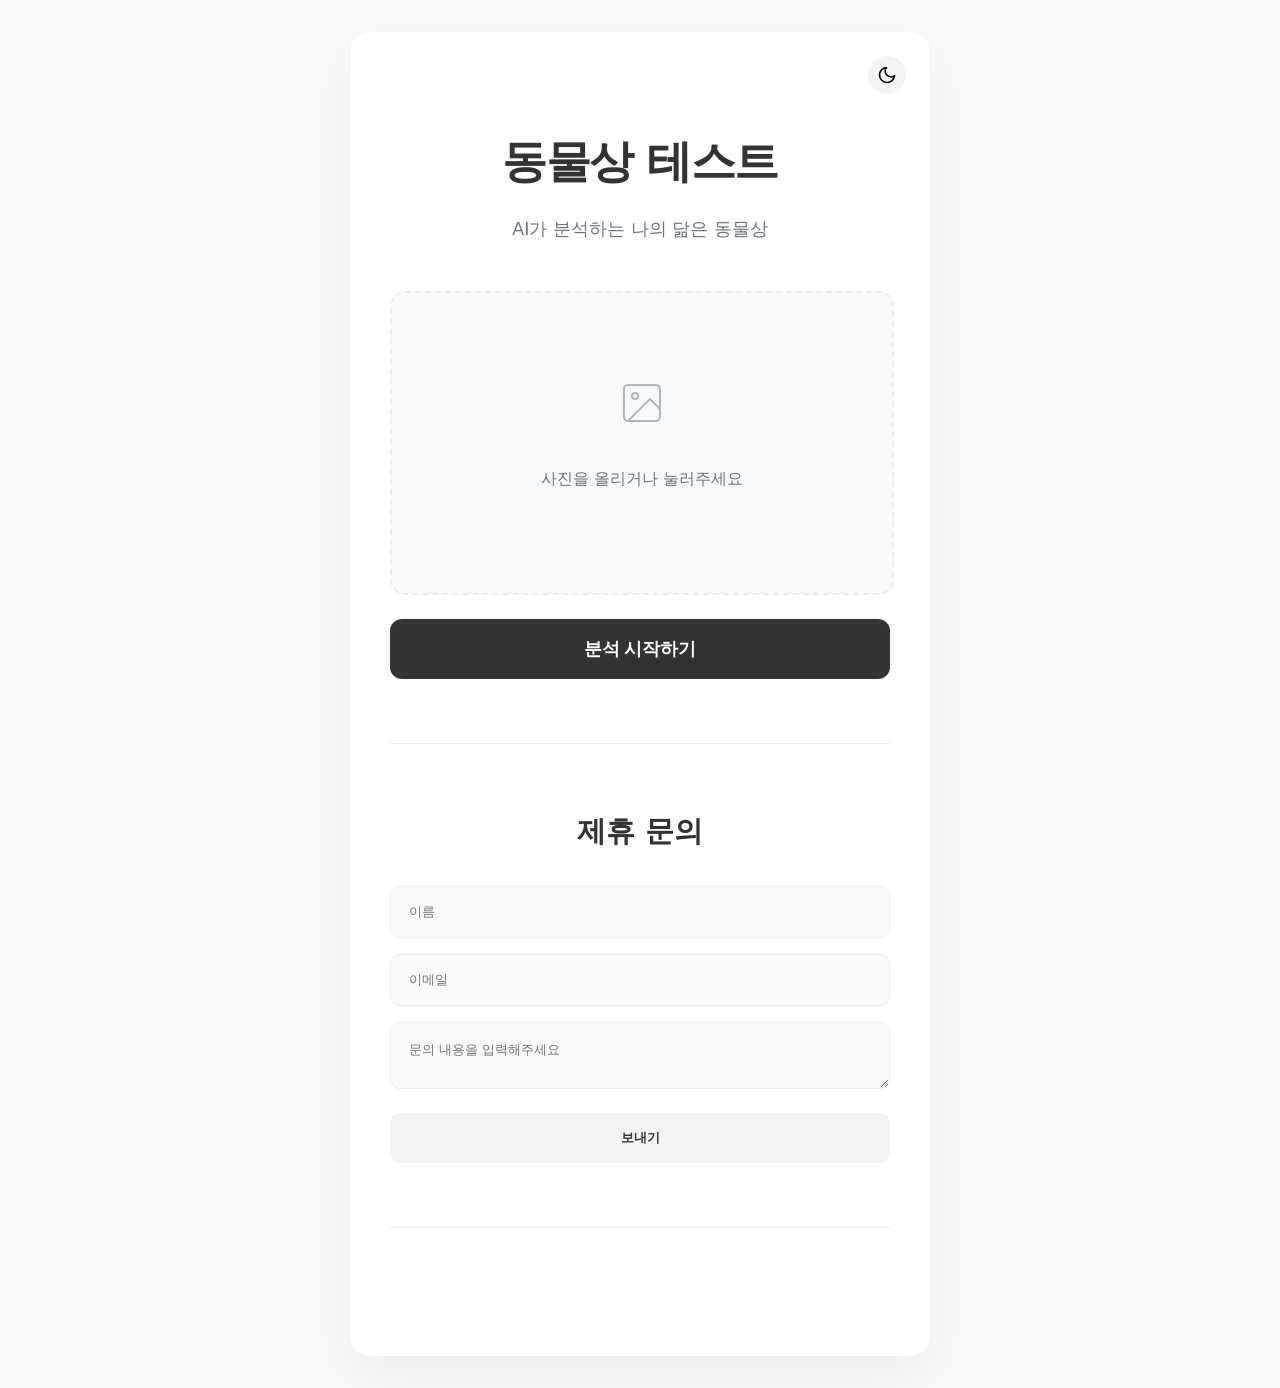
==== index.html @ d69779a7 "feat: implement AI Animal Face Test using Teachable Machine" ====
<!DOCTYPE html>
<html lang="ko">
<head>
    <meta charset="UTF-8">
    <meta name="viewport" content="width=device-width, initial-scale=1.0">
    <title>인공지능 동물상 테스트</title>
    <link rel="stylesheet" href="style.css">
    <link rel="stylesheet" as="style" crossorigin href="https://cdn.jsdelivr.net/gh/orioncactus/pretendard@v1.3.9/dist/web/static/pretendard.min.css" />
    <link href="https://fonts.googleapis.com/css2?family=Poppins:wght@400;600;700&display=swap" rel="stylesheet">
    <!-- TensorFlow.js and Teachable Machine Libraries -->
    <script src="https://cdn.jsdelivr.net/npm/@tensorflow/tfjs@latest/dist/tf.min.js"></script>
    <script src="https://cdn.jsdelivr.net/npm/@teachablemachine/image@latest/dist/teachablemachine-image.min.js"></script>
</head>
<body>
    <main class="container">
        <button id="theme-toggle" aria-label="Toggle dark mode">
            <svg id="moon-icon" xmlns="http://www.w3.org/2000/svg" width="20" height="20" viewBox="0 0 24 24" fill="none" stroke="currentColor" stroke-width="2" stroke-linecap="round" stroke-linejoin="round"><path d="M21 12.79A9 9 0 1 1 11.21 3 7 7 0 0 0 21 12.79z"></path></svg>
            <svg id="sun-icon" style="display:none;" xmlns="http://www.w3.org/2000/svg" width="20" height="20" viewBox="0 0 24 24" fill="none" stroke="currentColor" stroke-width="2" stroke-linecap="round" stroke-linejoin="round"><circle cx="12" cy="12" r="5"></circle><line x1="12" y1="1" x2="12" y2="3"></line><line x1="12" y1="21" x2="12" y2="23"></line><line x1="4.22" y1="4.22" x2="5.64" y2="5.64"></line><line x1="18.36" y1="18.36" x2="19.78" y2="19.78"></line><line x1="1" y1="12" x2="3" y2="12"></line><line x1="21" y1="12" x2="23" y2="12"></line><line x1="4.22" y1="19.78" x2="5.64" y2="18.36"></line><line x1="18.36" y1="5.64" x2="19.78" y2="4.22"></line></svg>
        </button>
        
        <header>
            <h1>동물상 테스트</h1>
            <p class="subtitle">AI가 분석하는 나의 닮은 동물상</p>
        </header>

        <section class="upload-section">
            <div id="image-container">
                <img id="face-image" src="" alt="your image" style="display:none;" />
                <div id="upload-label">
                    <svg xmlns="http://www.w3.org/2000/svg" width="48" height="48" viewBox="0 0 24 24" fill="none" stroke="currentColor" stroke-width="1" stroke-linecap="round" stroke-linejoin="round"><rect x="3" y="3" width="18" height="18" rx="2" ry="2"></rect><circle cx="8.5" cy="8.5" r="1.5"></circle><polyline points="21 15 16 10 5 21"></polyline></svg>
                    <p>사진을 올리거나 눌러주세요</p>
                </div>
            </div>
            <input type="file" id="image-upload" accept="image/*" style="display:none;" />
            <button id="predict-btn" class="main-btn">분석 시작하기</button>
        </section>

        <section id="result-section" style="display:none;">
            <div id="label-container"></div>
        </section>

        <hr class="divider">

        <section class="contact-section">
            <h2>제휴 문의</h2>
            <form action="https://formspree.io/f/maqdlqzy" method="POST">
                <div class="form-group">
                    <input type="text" name="name" placeholder="이름" required>
                </div>
                <div class="form-group">
                    <input type="email" name="email" placeholder="이메일" required>
                </div>
                <div class="form-group">
                    <textarea name="message" placeholder="문의 내용을 입력해주세요" required></textarea>
                </div>
                <button type="submit" class="submit-btn">보내기</button>
            </form>
        </section>

        <hr class="divider">

        <section class="comments-section">
            <div id="disqus_thread"></div>
            <script>
                (function() {
                var d = document, s = d.createElement('script');
                s.src = 'https://buildertest.disqus.com/embed.js';
                s.setAttribute('data-timestamp', +new Date());
                (d.head || d.body).appendChild(s);
                })();
            </script>
        </section>
    </main>
    <script src="main.js"></script>
</body>
</html>
---- style.css ----
:root {
    --primary-color: #333333;
    --secondary-color: #6c757d;
    --background-color: #f8f9fa;
    --text-color: #333333;
    --white: #ffffff;
    --shadow-color: rgba(0, 0, 0, 0.06);
    --btn-bg: #f1f3f5;
    --accent-blue: #007bff;
    --progress-bg: #e9ecef;
}

body.dark-mode {
    --background-color: #121212;
    --text-color: #e9ecef;
    --white: #1e1e1e;
    --shadow-color: rgba(0, 0, 0, 0.3);
    --btn-bg: #2d2d2d;
    --primary-color: #ffffff;
    --accent-blue: #3793ff;
    --progress-bg: #2d2d2d;
}

body {
    font-family: "Pretendard Variable", Pretendard, -apple-system, BlinkMacSystemFont, system-ui, Roboto, sans-serif;
    background-color: var(--background-color);
    color: var(--text-color);
    display: flex;
    justify-content: center;
    align-items: center;
    min-height: 100vh;
    margin: 0;
    transition: background-color 0.3s ease, color 0.3s ease;
    -webkit-font-smoothing: antialiased;
    line-height: 1.6;
}

.container {
    background-color: var(--white);
    padding: 4rem 2.5rem;
    border-radius: 20px;
    box-shadow: 0 20px 60px var(--shadow-color);
    text-align: center;
    max-width: 90%;
    width: 500px;
    position: relative;
    margin: 2rem 0;
}

h1 {
    font-size: 2.8rem;
    font-weight: 800;
    color: var(--text-color);
    margin-bottom: 0.5rem;
    letter-spacing: -0.03em;
}

.subtitle {
    font-size: 1.1rem;
    color: var(--secondary-color);
    margin-bottom: 3rem;
    font-weight: 400;
}

/* Upload Section */
#image-container {
    width: 100%;
    height: 300px;
    background-color: var(--background-color);
    border-radius: 15px;
    display: flex;
    flex-direction: column;
    justify-content: center;
    align-items: center;
    cursor: pointer;
    overflow: hidden;
    position: relative;
    border: 2px dashed var(--progress-bg);
    transition: all 0.3s ease;
    margin-bottom: 1.5rem;
}

#image-container:hover {
    border-color: var(--accent-blue);
}

#face-image {
    width: 100%;
    height: 100%;
    object-fit: cover;
}

#upload-label {
    text-align: center;
    color: var(--secondary-color);
}

#upload-label svg {
    margin-bottom: 1rem;
    opacity: 0.5;
}

.main-btn {
    background-color: var(--text-color);
    color: var(--white);
    border: none;
    padding: 1.1rem 2.8rem;
    border-radius: 12px;
    font-size: 1.1rem;
    font-weight: 600;
    cursor: pointer;
    width: 100%;
    transition: all 0.2s ease;
}

.main-btn:hover {
    transform: translateY(-2px);
    opacity: 0.9;
}

/* Result Section */
#result-section {
    margin-top: 3rem;
    text-align: left;
}

.result-bar-wrapper {
    margin-bottom: 1.2rem;
}

.label-text {
    display: flex;
    justify-content: space-between;
    margin-bottom: 0.5rem;
    font-weight: 600;
    font-size: 0.95rem;
}

.progress-bar-container {
    width: 100%;
    height: 12px;
    background-color: var(--progress-bg);
    border-radius: 6px;
    overflow: hidden;
}

.progress-bar {
    height: 100%;
    background-color: var(--accent-blue);
    border-radius: 6px;
    transition: width 0.6s cubic-bezier(0.4, 0, 0.2, 1);
}

/* Others */
.divider {
    border: none;
    border-top: 1px solid var(--progress-bg);
    margin: 4rem 0;
}

.contact-section h2 {
    font-size: 1.8rem;
    font-weight: 700;
    margin-bottom: 2rem;
    text-align: center;
}

.form-group input, 
.form-group textarea {
    width: 100%;
    padding: 1.1rem;
    border-radius: 10px;
    border: 1px solid var(--progress-bg);
    background-color: var(--background-color);
    color: var(--text-color);
    font-family: inherit;
    box-sizing: border-box;
    margin-bottom: 1rem;
}

.submit-btn {
    width: 100%;
    background-color: var(--btn-bg);
    color: var(--text-color);
    border: none;
    padding: 1rem;
    border-radius: 10px;
    font-weight: 600;
    cursor: pointer;
}

#theme-toggle {
    position: absolute;
    top: 1.5rem;
    right: 1.5rem;
    background-color: var(--btn-bg);
    border: none;
    border-radius: 50%;
    width: 38px;
    height: 38px;
    display: flex;
    justify-content: center;
    align-items: center;
    cursor: pointer;
}

@media (max-width: 480px) {
    .container {
        padding: 3rem 1.5rem;
    }
    h1 {
        font-size: 2.2rem;
    }
}
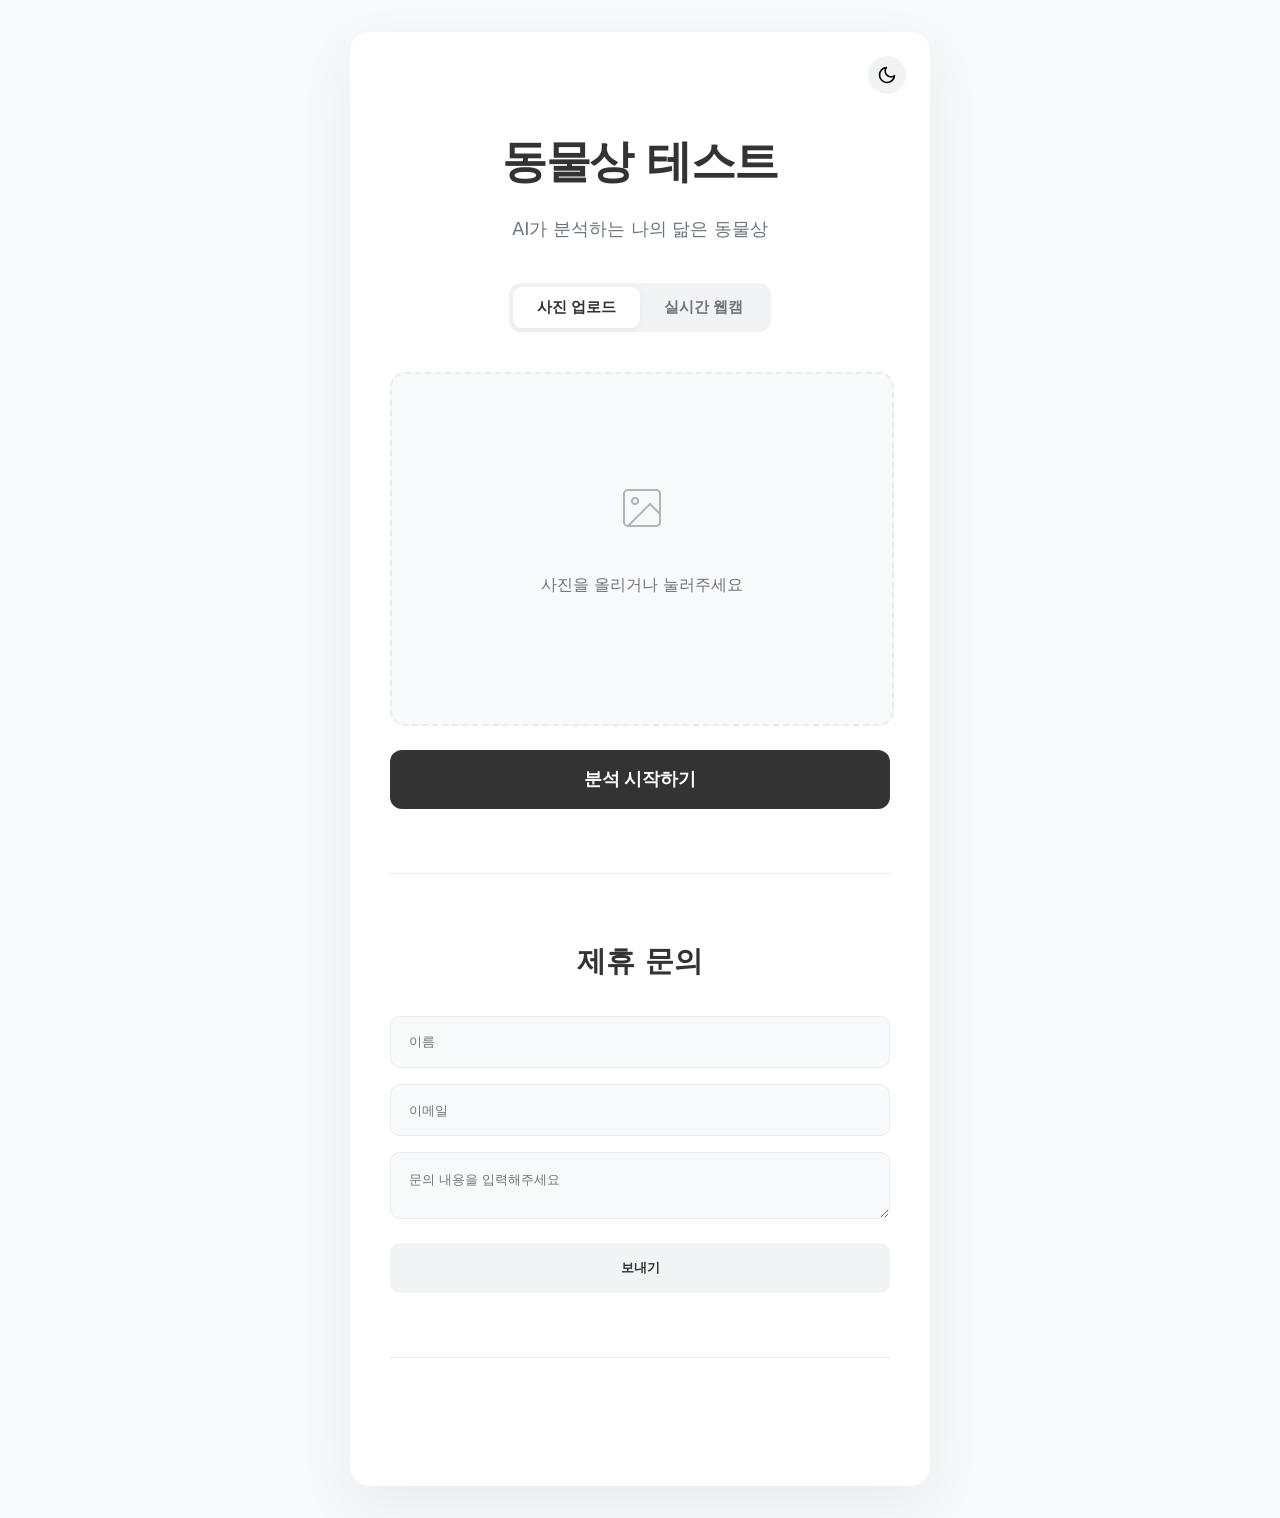
==== commit e370f4db: "feat: add real-time webcam analysis for AI Animal Face Test" ====
--- a/index.html
+++ b/index.html
@@ -1,3 +1,6 @@
+
+
+
 
 
 
@@ -29,7 +32,13 @@
             <p class="subtitle">AI가 분석하는 나의 닮은 동물상</p>
         </header>
 
-        <section class="upload-section">
+        <div class="test-mode-toggle">
+            <button id="upload-mode-btn" class="mode-btn active">사진 업로드</button>
+            <button id="webcam-mode-btn" class="mode-btn">실시간 웹캠</button>
+        </div>
+
+        <!-- Image Upload Section -->
+        <section id="upload-section" class="test-section">
             <div id="image-container">
                 <img id="face-image" src="" alt="your image" style="display:none;" />
                 <div id="upload-label">
@@ -39,6 +48,12 @@
             </div>
             <input type="file" id="image-upload" accept="image/*" style="display:none;" />
             <button id="predict-btn" class="main-btn">분석 시작하기</button>
+        </section>
+
+        <!-- Webcam Section -->
+        <section id="webcam-section" class="test-section" style="display:none;">
+            <div id="webcam-container"></div>
+            <button id="webcam-start-btn" class="main-btn">카메라 시작하기</button>
         </section>
 
         <section id="result-section" style="display:none;">
--- a/style.css
+++ b/style.css
@@ -58,14 +58,51 @@
 .subtitle {
     font-size: 1.1rem;
     color: var(--secondary-color);
-    margin-bottom: 3rem;
+    margin-bottom: 2.5rem;
     font-weight: 400;
 }
 
-/* Upload Section */
-#image-container {
-    width: 100%;
-    height: 300px;
+/* Mode Toggle */
+.test-mode-toggle {
+    display: inline-flex;
+    background-color: var(--btn-bg);
+    padding: 4px;
+    border-radius: 12px;
+    margin-bottom: 2.5rem;
+}
+
+.mode-btn {
+    border: none;
+    padding: 0.6rem 1.5rem;
+    border-radius: 9px;
+    font-size: 0.95rem;
+    font-weight: 600;
+    cursor: pointer;
+    background: transparent;
+    color: var(--secondary-color);
+    transition: all 0.2s ease;
+}
+
+.mode-btn.active {
+    background-color: var(--white);
+    color: var(--text-color);
+    box-shadow: 0 2px 8px rgba(0,0,0,0.05);
+}
+
+/* Sections */
+.test-section {
+    animation: fadeIn 0.4s ease-out;
+}
+
+@keyframes fadeIn {
+    from { opacity: 0; transform: translateY(10px); }
+    to { opacity: 1; transform: translateY(0); }
+}
+
+/* Upload & Webcam Container */
+#image-container, #webcam-container {
+    width: 100%;
+    height: 350px;
     background-color: var(--background-color);
     border-radius: 15px;
     display: flex;
@@ -80,6 +117,17 @@
     margin-bottom: 1.5rem;
 }
 
+#webcam-container {
+    border: none; /* Webcams don't need dashed border */
+}
+
+#webcam-container canvas {
+    width: 100% !important;
+    height: 100% !important;
+    object-fit: cover;
+    border-radius: 15px;
+}
+
 #image-container:hover {
     border-color: var(--accent-blue);
 }
@@ -116,6 +164,11 @@
 .main-btn:hover {
     transform: translateY(-2px);
     opacity: 0.9;
+}
+
+.main-btn:disabled {
+    opacity: 0.6;
+    cursor: not-allowed;
 }
 
 /* Result Section */
@@ -148,7 +201,7 @@
     height: 100%;
     background-color: var(--accent-blue);
     border-radius: 6px;
-    transition: width 0.6s cubic-bezier(0.4, 0, 0.2, 1);
+    transition: width 0.3s ease;
 }
 
 /* Others */
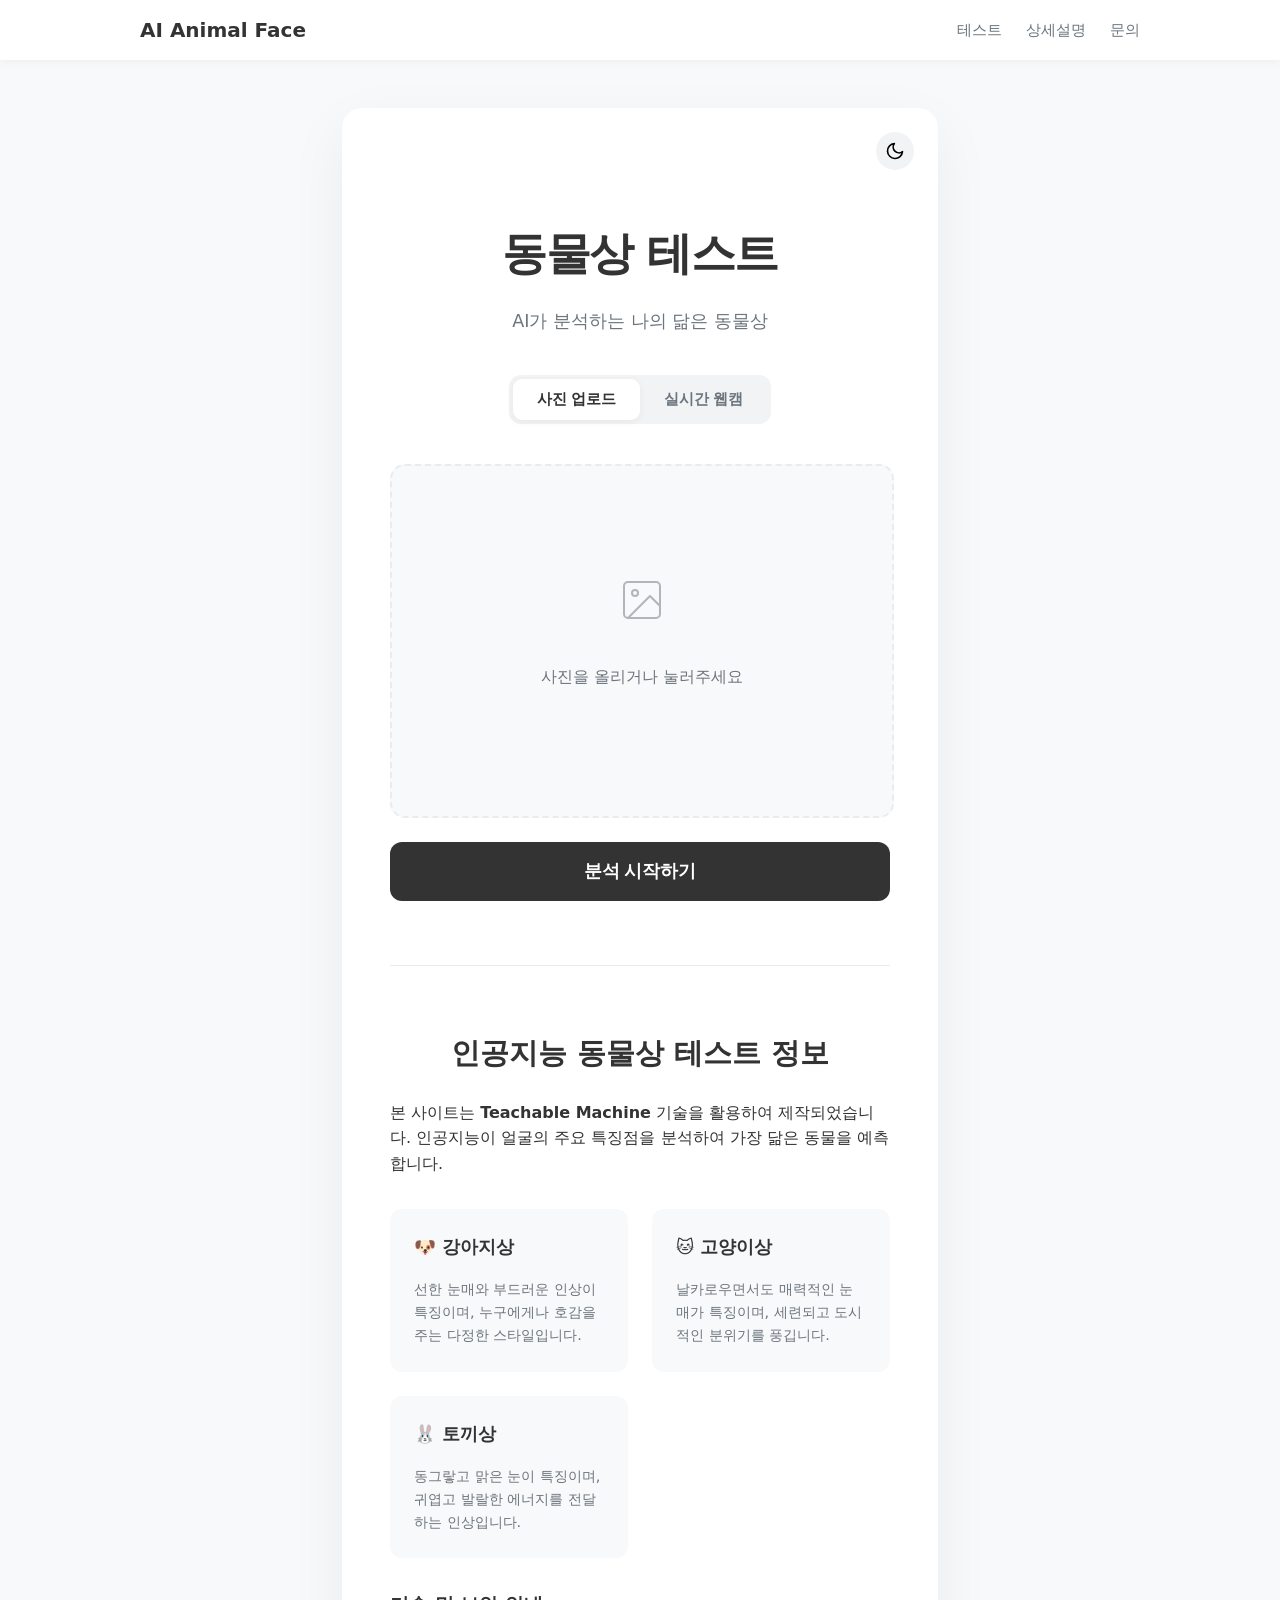
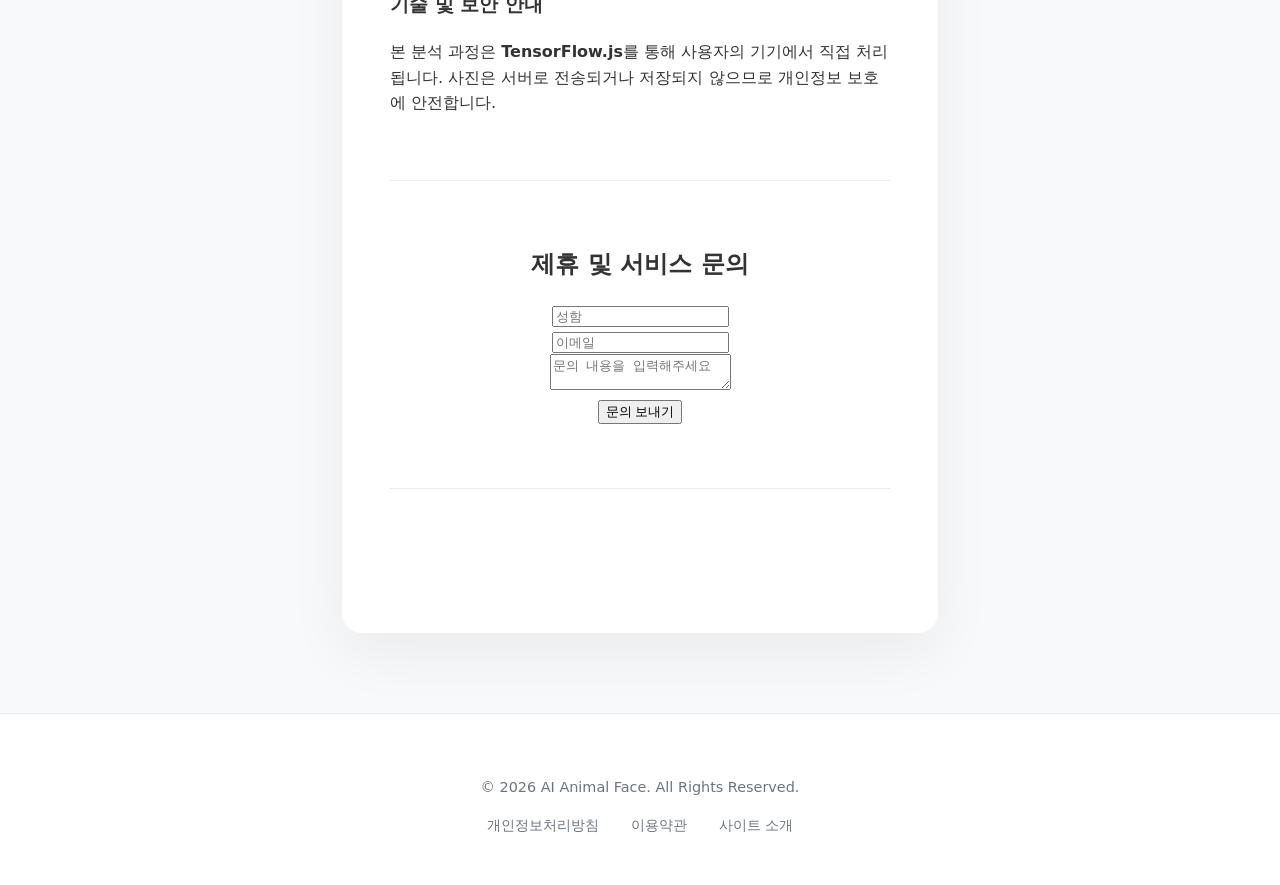
==== commit dc3f9736: "feat: optimize for AdSense approval with high-quality content and policy pages" ====
--- a/index.html
+++ b/index.html
@@ -1,33 +1,37 @@
-
-
-
-
-
-
-
-
-
 <!DOCTYPE html>
 <html lang="ko">
 <head>
     <meta charset="UTF-8">
     <meta name="viewport" content="width=device-width, initial-scale=1.0">
-    <title>인공지능 동물상 테스트</title>
+    <title>인공지능 동물상 테스트 - AI가 분석하는 나의 얼굴</title>
+    <meta name="description" content="AI 기술로 분석하는 나의 동물상 테스트! 사진 업로드와 실시간 웹캠으로 강아지상, 고양이상, 토끼상 등 당신의 숨겨진 동물상을 찾아보세요.">
+    <script async src="https://pagead2.googlesyndication.com/pagead/js/adsbygoogle.js?client=ca-pub-9075545139899458"
+     crossorigin="anonymous"></script>
     <link rel="stylesheet" href="style.css">
     <link rel="stylesheet" as="style" crossorigin href="https://cdn.jsdelivr.net/gh/orioncactus/pretendard@v1.3.9/dist/web/static/pretendard.min.css" />
     <link href="https://fonts.googleapis.com/css2?family=Poppins:wght@400;600;700&display=swap" rel="stylesheet">
-    <!-- TensorFlow.js and Teachable Machine Libraries -->
     <script src="https://cdn.jsdelivr.net/npm/@tensorflow/tfjs@latest/dist/tf.min.js"></script>
     <script src="https://cdn.jsdelivr.net/npm/@teachablemachine/image@latest/dist/teachablemachine-image.min.js"></script>
 </head>
 <body>
+    <nav class="navbar">
+        <div class="nav-content">
+            <a href="#" class="nav-logo">AI Animal Face</a>
+            <ul class="nav-links">
+                <li><a href="#test-area">테스트</a></li>
+                <li><a href="#info-section">상세설명</a></li>
+                <li><a href="#contact-section">문의</a></li>
+            </ul>
+        </div>
+    </nav>
+
     <main class="container">
         <button id="theme-toggle" aria-label="Toggle dark mode">
             <svg id="moon-icon" xmlns="http://www.w3.org/2000/svg" width="20" height="20" viewBox="0 0 24 24" fill="none" stroke="currentColor" stroke-width="2" stroke-linecap="round" stroke-linejoin="round"><path d="M21 12.79A9 9 0 1 1 11.21 3 7 7 0 0 0 21 12.79z"></path></svg>
             <svg id="sun-icon" style="display:none;" xmlns="http://www.w3.org/2000/svg" width="20" height="20" viewBox="0 0 24 24" fill="none" stroke="currentColor" stroke-width="2" stroke-linecap="round" stroke-linejoin="round"><circle cx="12" cy="12" r="5"></circle><line x1="12" y1="1" x2="12" y2="3"></line><line x1="12" y1="21" x2="12" y2="23"></line><line x1="4.22" y1="4.22" x2="5.64" y2="5.64"></line><line x1="18.36" y1="18.36" x2="19.78" y2="19.78"></line><line x1="1" y1="12" x2="3" y2="12"></line><line x1="21" y1="12" x2="23" y2="12"></line><line x1="4.22" y1="19.78" x2="5.64" y2="18.36"></line><line x1="18.36" y1="5.64" x2="19.78" y2="4.22"></line></svg>
         </button>
         
-        <header>
+        <header id="test-area">
             <h1>동물상 테스트</h1>
             <p class="subtitle">AI가 분석하는 나의 닮은 동물상</p>
         </header>
@@ -37,7 +41,6 @@
             <button id="webcam-mode-btn" class="mode-btn">실시간 웹캠</button>
         </div>
 
-        <!-- Image Upload Section -->
         <section id="upload-section" class="test-section">
             <div id="image-container">
                 <img id="face-image" src="" alt="your image" style="display:none;" />
@@ -50,7 +53,6 @@
             <button id="predict-btn" class="main-btn">분석 시작하기</button>
         </section>
 
-        <!-- Webcam Section -->
         <section id="webcam-section" class="test-section" style="display:none;">
             <div id="webcam-container"></div>
             <button id="webcam-start-btn" class="main-btn">카메라 시작하기</button>
@@ -62,11 +64,38 @@
 
         <hr class="divider">
 
-        <section class="contact-section">
-            <h2>제휴 문의</h2>
+        <section id="info-section" class="content-text-section">
+            <h2>인공지능 동물상 테스트 정보</h2>
+            <div class="info-content">
+                <p>본 사이트는 <strong>Teachable Machine</strong> 기술을 활용하여 제작되었습니다. 인공지능이 얼굴의 주요 특징점을 분석하여 가장 닮은 동물을 예측합니다.</p>
+                
+                <div class="info-grid">
+                    <div class="info-card">
+                        <h3>🐶 강아지상</h3>
+                        <p>선한 눈매와 부드러운 인상이 특징이며, 누구에게나 호감을 주는 다정한 스타일입니다.</p>
+                    </div>
+                    <div class="info-card">
+                        <h3>🐱 고양이상</h3>
+                        <p>날카로우면서도 매력적인 눈매가 특징이며, 세련되고 도시적인 분위기를 풍깁니다.</p>
+                    </div>
+                    <div class="info-card">
+                        <h3>🐰 토끼상</h3>
+                        <p>동그랗고 맑은 눈이 특징이며, 귀엽고 발랄한 에너지를 전달하는 인상입니다.</p>
+                    </div>
+                </div>
+
+                <h3>기술 및 보안 안내</h3>
+                <p>본 분석 과정은 <strong>TensorFlow.js</strong>를 통해 사용자의 기기에서 직접 처리됩니다. 사진은 서버로 전송되거나 저장되지 않으므로 개인정보 보호에 안전합니다.</p>
+            </div>
+        </section>
+
+        <hr class="divider">
+
+        <section id="contact-section" class="contact-section">
+            <h2>제휴 및 서비스 문의</h2>
             <form action="https://formspree.io/f/maqdlqzy" method="POST">
                 <div class="form-group">
-                    <input type="text" name="name" placeholder="이름" required>
+                    <input type="text" name="name" placeholder="성함" required>
                 </div>
                 <div class="form-group">
                     <input type="email" name="email" placeholder="이메일" required>
@@ -74,7 +103,7 @@
                 <div class="form-group">
                     <textarea name="message" placeholder="문의 내용을 입력해주세요" required></textarea>
                 </div>
-                <button type="submit" class="submit-btn">보내기</button>
+                <button type="submit" class="submit-btn">문의 보내기</button>
             </form>
         </section>
 
@@ -92,6 +121,40 @@
             </script>
         </section>
     </main>
+
+    <footer class="site-footer">
+        <div class="footer-content">
+            <p>&copy; 2026 AI Animal Face. All Rights Reserved.</p>
+            <div class="footer-links">
+                <a href="#" onclick="showPolicy('privacy')">개인정보처리방침</a>
+                <a href="#" onclick="showPolicy('terms')">이용약관</a>
+                <a href="#" onclick="showPolicy('about')">사이트 소개</a>
+            </div>
+        </div>
+    </footer>
+
+    <div id="policy-modal" class="modal" style="display:none;">
+        <div class="modal-content">
+            <span class="close-btn" onclick="closeModal()">&times;</span>
+            <div id="policy-text"></div>
+        </div>
+    </div>
+
     <script src="main.js"></script>
+    <script>
+        function showPolicy(type) {
+            const modal = document.getElementById('policy-modal');
+            const textDiv = document.getElementById('policy-text');
+            modal.style.display = 'block';
+            if(type === 'privacy') {
+                textDiv.innerHTML = '<h2>개인정보처리방침</h2><p>본 사이트는 분석을 위해 업로드된 사진을 서버에 저장하거나 외부로 전송하지 않습니다. 모든 AI 분석은 기기 내에서 실시간으로 처리됩니다. 구글 애드센스 등 광고 서비스 이용 시 브라우저 쿠키가 사용될 수 있습니다.</p>';
+            } else if(type === 'terms') {
+                textDiv.innerHTML = '<h2>이용약관</h2><p>본 서비스는 오락용으로 제공되며, 분석 결과는 인공지능 모델의 학습 데이터에 따른 결과물입니다. 서비스 이용 과정에서 발생한 결과에 대한 절대적 신뢰보다는 재미로 즐겨주시길 바랍니다.</p>';
+            } else if(type === 'about') {
+                textDiv.innerHTML = '<h2>사이트 소개</h2><p>최신 웹 AI 기술을 활용하여 일상에 즐거움을 더하는 프로젝트입니다. TensorFlow.js와 Teachable Machine을 기반으로 제작되었습니다.</p>';
+            }
+        }
+        function closeModal() { document.getElementById('policy-modal').style.display = 'none'; }
+    </script>
 </body>
 </html>
--- a/style.css
+++ b/style.css
@@ -8,6 +8,7 @@
     --btn-bg: #f1f3f5;
     --accent-blue: #007bff;
     --progress-bg: #e9ecef;
+    --nav-height: 60px;
 }
 
 body.dark-mode {
@@ -25,26 +26,75 @@
     font-family: "Pretendard Variable", Pretendard, -apple-system, BlinkMacSystemFont, system-ui, Roboto, sans-serif;
     background-color: var(--background-color);
     color: var(--text-color);
-    display: flex;
-    justify-content: center;
-    align-items: center;
-    min-height: 100vh;
     margin: 0;
+    padding-top: var(--nav-height);
     transition: background-color 0.3s ease, color 0.3s ease;
     -webkit-font-smoothing: antialiased;
     line-height: 1.6;
 }
 
+/* Navbar */
+.navbar {
+    position: fixed;
+    top: 0;
+    left: 0;
+    width: 100%;
+    height: var(--nav-height);
+    background-color: var(--white);
+    box-shadow: 0 1px 10px var(--shadow-color);
+    z-index: 1000;
+    display: flex;
+    justify-content: center;
+    align-items: center;
+    transition: background-color 0.3s ease;
+}
+
+.nav-content {
+    width: 90%;
+    max-width: 1000px;
+    display: flex;
+    justify-content: space-between;
+    align-items: center;
+}
+
+.nav-logo {
+    font-size: 1.25rem;
+    font-weight: 700;
+    color: var(--text-color);
+    text-decoration: none;
+}
+
+.nav-links {
+    list-style: none;
+    display: flex;
+    gap: 1.5rem;
+    margin: 0;
+    padding: 0;
+}
+
+.nav-links a {
+    text-decoration: none;
+    color: var(--secondary-color);
+    font-weight: 500;
+    font-size: 0.95rem;
+    transition: color 0.2s ease;
+}
+
+.nav-links a:hover {
+    color: var(--text-color);
+}
+
+/* Container */
 .container {
     background-color: var(--white);
-    padding: 4rem 2.5rem;
+    padding: 5rem 3rem;
     border-radius: 20px;
     box-shadow: 0 20px 60px var(--shadow-color);
     text-align: center;
     max-width: 90%;
     width: 500px;
     position: relative;
-    margin: 2rem 0;
+    margin: 3rem auto;
 }
 
 h1 {
@@ -89,17 +139,7 @@
     box-shadow: 0 2px 8px rgba(0,0,0,0.05);
 }
 
-/* Sections */
-.test-section {
-    animation: fadeIn 0.4s ease-out;
-}
-
-@keyframes fadeIn {
-    from { opacity: 0; transform: translateY(10px); }
-    to { opacity: 1; transform: translateY(0); }
-}
-
-/* Upload & Webcam Container */
+/* Upload & Webcam Section */
 #image-container, #webcam-container {
     width: 100%;
     height: 350px;
@@ -113,40 +153,15 @@
     overflow: hidden;
     position: relative;
     border: 2px dashed var(--progress-bg);
-    transition: all 0.3s ease;
     margin-bottom: 1.5rem;
 }
 
-#webcam-container {
-    border: none; /* Webcams don't need dashed border */
-}
-
-#webcam-container canvas {
-    width: 100% !important;
-    height: 100% !important;
-    object-fit: cover;
-    border-radius: 15px;
-}
-
-#image-container:hover {
-    border-color: var(--accent-blue);
-}
-
-#face-image {
-    width: 100%;
-    height: 100%;
-    object-fit: cover;
-}
-
-#upload-label {
-    text-align: center;
-    color: var(--secondary-color);
-}
-
-#upload-label svg {
-    margin-bottom: 1rem;
-    opacity: 0.5;
-}
+#webcam-container { border: none; }
+#webcam-container canvas { width: 100% !important; height: 100% !important; object-fit: cover; border-radius: 15px; }
+
+#face-image { width: 100%; height: 100%; object-fit: cover; }
+#upload-label { text-align: center; color: var(--secondary-color); }
+#upload-label svg { margin-bottom: 1rem; opacity: 0.5; }
 
 .main-btn {
     background-color: var(--text-color);
@@ -161,87 +176,118 @@
     transition: all 0.2s ease;
 }
 
-.main-btn:hover {
-    transform: translateY(-2px);
-    opacity: 0.9;
-}
-
-.main-btn:disabled {
-    opacity: 0.6;
-    cursor: not-allowed;
-}
-
-/* Result Section */
-#result-section {
+.main-btn:hover { transform: translateY(-2px); opacity: 0.9; }
+
+/* Result Bar */
+#result-section { margin-top: 3rem; text-align: left; }
+.result-bar-wrapper { margin-bottom: 1.2rem; }
+.label-text { display: flex; justify-content: space-between; margin-bottom: 0.5rem; font-weight: 600; font-size: 0.95rem; }
+.progress-bar-container { width: 100%; height: 12px; background-color: var(--progress-bg); border-radius: 6px; overflow: hidden; }
+.progress-bar { height: 100%; background-color: var(--accent-blue); border-radius: 6px; transition: width 0.3s ease; }
+
+/* Info Section (Content Booster) */
+.content-text-section {
+    text-align: left;
     margin-top: 3rem;
-    text-align: left;
-}
-
-.result-bar-wrapper {
-    margin-bottom: 1.2rem;
-}
-
-.label-text {
-    display: flex;
-    justify-content: space-between;
-    margin-bottom: 0.5rem;
-    font-weight: 600;
-    font-size: 0.95rem;
-}
-
-.progress-bar-container {
-    width: 100%;
-    height: 12px;
-    background-color: var(--progress-bg);
-    border-radius: 6px;
-    overflow: hidden;
-}
-
-.progress-bar {
-    height: 100%;
-    background-color: var(--accent-blue);
-    border-radius: 6px;
-    transition: width 0.3s ease;
-}
-
-/* Others */
-.divider {
-    border: none;
+}
+
+.content-text-section h2 {
+    font-size: 1.8rem;
+    color: var(--text-color);
+    margin-bottom: 1.5rem;
+    text-align: center;
+}
+
+.info-grid {
+    display: grid;
+    grid-template-columns: 1fr 1fr;
+    gap: 1.5rem;
+    margin: 2rem 0;
+}
+
+.info-card {
+    background-color: var(--background-color);
+    padding: 1.5rem;
+    border-radius: 12px;
+}
+
+.info-card h3 {
+    margin-top: 0;
+    font-size: 1.1rem;
+    color: var(--text-color);
+}
+
+.info-card p {
+    font-size: 0.9rem;
+    color: var(--secondary-color);
+    margin-bottom: 0;
+}
+
+/* Footer */
+.site-footer {
+    background-color: var(--white);
+    padding: 3rem 0;
+    margin-top: 5rem;
     border-top: 1px solid var(--progress-bg);
-    margin: 4rem 0;
-}
-
-.contact-section h2 {
-    font-size: 1.8rem;
-    font-weight: 700;
-    margin-bottom: 2rem;
     text-align: center;
-}
-
-.form-group input, 
-.form-group textarea {
-    width: 100%;
-    padding: 1.1rem;
-    border-radius: 10px;
-    border: 1px solid var(--progress-bg);
-    background-color: var(--background-color);
-    color: var(--text-color);
-    font-family: inherit;
-    box-sizing: border-box;
+    transition: background-color 0.3s ease;
+}
+
+.footer-content {
+    max-width: 1000px;
+    margin: 0 auto;
+}
+
+.footer-content p {
+    color: var(--secondary-color);
+    font-size: 0.9rem;
     margin-bottom: 1rem;
 }
 
-.submit-btn {
-    width: 100%;
-    background-color: var(--btn-bg);
-    color: var(--text-color);
-    border: none;
-    padding: 1rem;
-    border-radius: 10px;
-    font-weight: 600;
-    cursor: pointer;
-}
-
+.footer-links {
+    display: flex;
+    justify-content: center;
+    gap: 2rem;
+}
+
+.footer-links a {
+    color: var(--secondary-color);
+    text-decoration: none;
+    font-size: 0.85rem;
+}
+
+.footer-links a:hover { color: var(--text-color); }
+
+/* Modal */
+.modal {
+    position: fixed;
+    top: 0; left: 0; width: 100%; height: 100%;
+    background-color: rgba(0,0,0,0.5);
+    z-index: 2000;
+    display: flex;
+    justify-content: center;
+    align-items: center;
+}
+
+.modal-content {
+    background-color: var(--white);
+    padding: 2.5rem;
+    border-radius: 15px;
+    width: 90%;
+    max-width: 600px;
+    position: relative;
+    max-height: 80vh;
+    overflow-y: auto;
+}
+
+.close-btn {
+    position: absolute;
+    top: 1rem; right: 1.5rem;
+    font-size: 1.5rem;
+    cursor: pointer;
+}
+
+/* Theme Toggle */
 #theme-toggle {
     position: absolute;
     top: 1.5rem;
@@ -257,11 +303,9 @@
     cursor: pointer;
 }
 
-@media (max-width: 480px) {
-    .container {
-        padding: 3rem 1.5rem;
-    }
-    h1 {
-        font-size: 2.2rem;
-    }
-}
+.divider { border: none; border-top: 1px solid var(--progress-bg); margin: 4rem 0; }
+
+@media (max-width: 600px) {
+    .info-grid { grid-template-columns: 1fr; }
+    .nav-links { display: none; }
+}
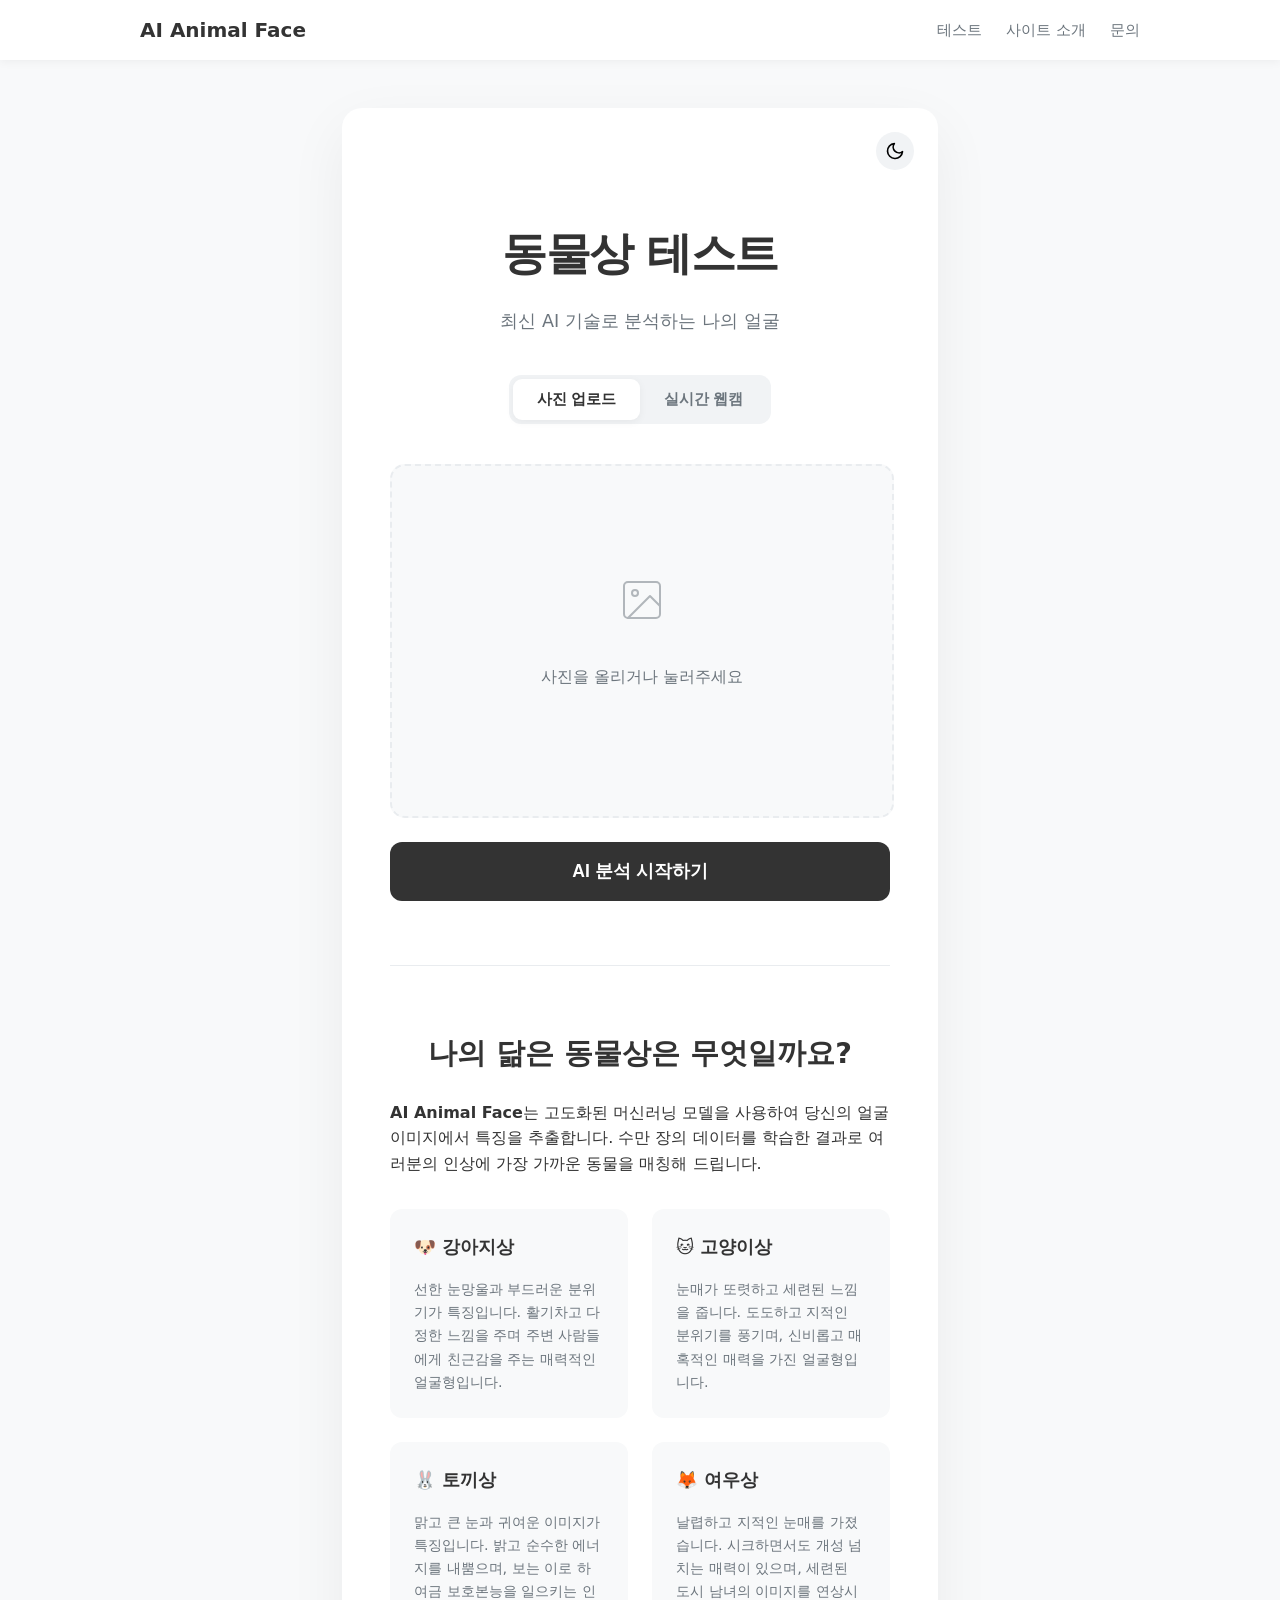
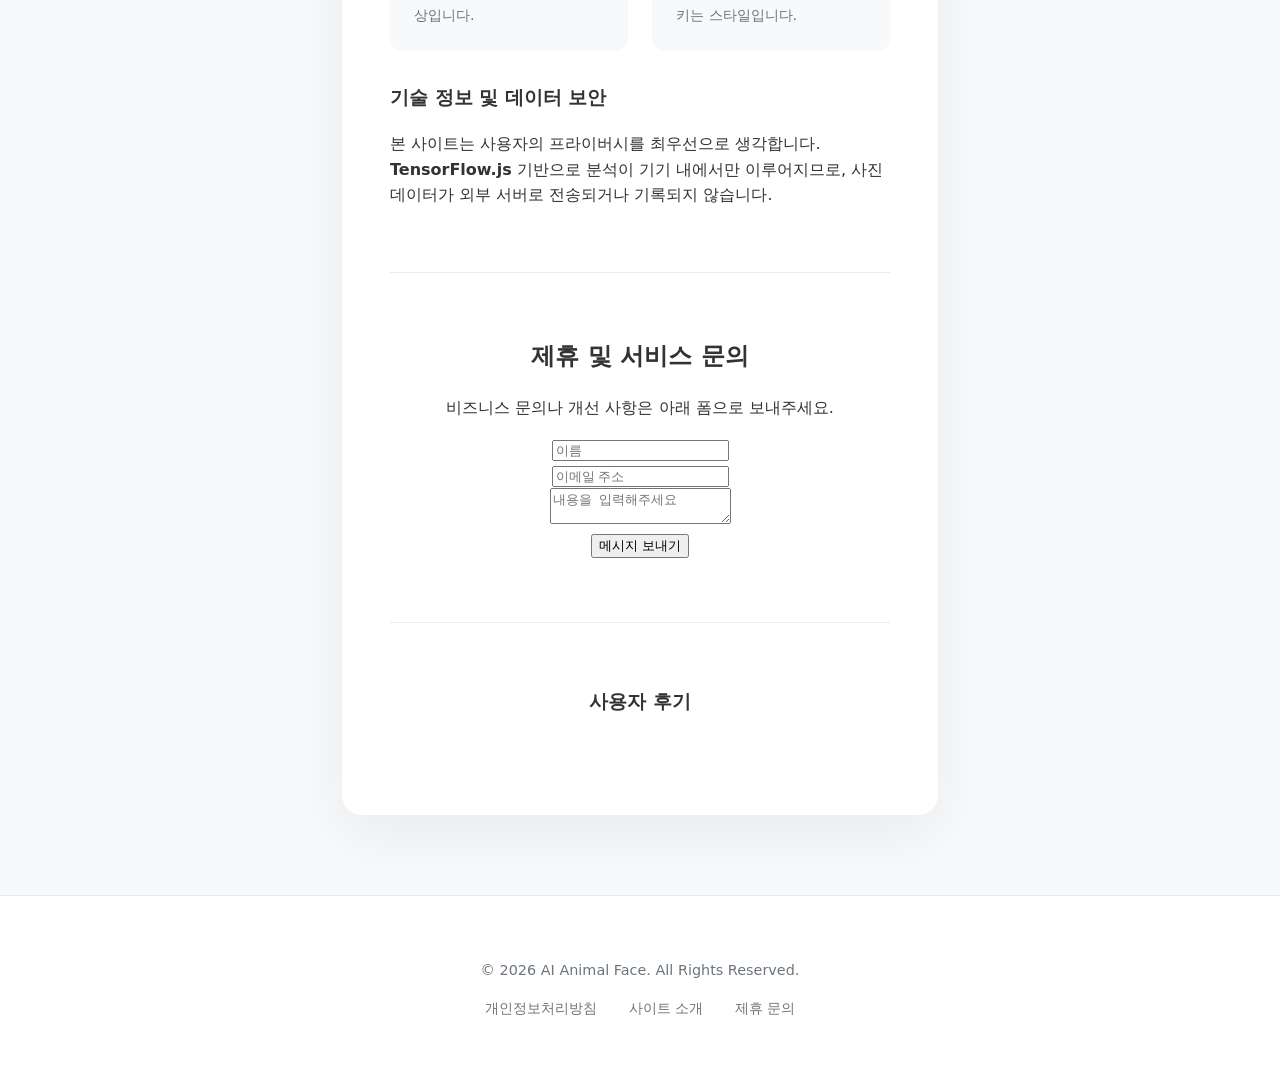
==== commit 9861dff2: "feat: enhance SEO and create standalone policy/about pages" ====
--- a/index.html
+++ b/index.html
@@ -3,8 +3,19 @@
 <head>
     <meta charset="UTF-8">
     <meta name="viewport" content="width=device-width, initial-scale=1.0">
-    <title>인공지능 동물상 테스트 - AI가 분석하는 나의 얼굴</title>
-    <meta name="description" content="AI 기술로 분석하는 나의 동물상 테스트! 사진 업로드와 실시간 웹캠으로 강아지상, 고양이상, 토끼상 등 당신의 숨겨진 동물상을 찾아보세요.">
+    <!-- SEO: Meaningful Title -->
+    <title>인공지능 동물상 테스트 - 사진으로 보는 나의 닮은 동물 | AI Animal Face</title>
+    <!-- SEO: Description -->
+    <meta name="description" content="AI 인공지능 기술이 당신의 얼굴을 분석하여 가장 닮은 동물상을 찾아드립니다. 강아지상, 고양이상, 토끼상, 여우상 등 다양한 동물상 테스트를 사진 업로드와 실시간 웹캠으로 즐겨보세요.">
+    <!-- SEO: Keywords -->
+    <meta name="keywords" content="동물상 테스트, AI 동물상, 인공지능 테스트, 나랑 닮은 동물, 웹캠 동물상, 사진 분석, 강아지상, 고양이상, 토끼상, 여우상">
+    
+    <!-- Open Graph for Social Media -->
+    <meta property="og:type" content="website">
+    <meta property="og:title" content="인공지능 동물상 테스트 - AI Animal Face">
+    <meta property="og:description" content="AI가 알려주는 나의 닮은 동물상! 지금 바로 사진 한 장으로 테스트해보세요.">
+    <meta property="og:url" content="https://leejaehunee.github.io/product-builder-lecture/">
+
     <script async src="https://pagead2.googlesyndication.com/pagead/js/adsbygoogle.js?client=ca-pub-9075545139899458"
      crossorigin="anonymous"></script>
     <link rel="stylesheet" href="style.css">
@@ -16,11 +27,11 @@
 <body>
     <nav class="navbar">
         <div class="nav-content">
-            <a href="#" class="nav-logo">AI Animal Face</a>
+            <a href="index.html" class="nav-logo">AI Animal Face</a>
             <ul class="nav-links">
-                <li><a href="#test-area">테스트</a></li>
-                <li><a href="#info-section">상세설명</a></li>
-                <li><a href="#contact-section">문의</a></li>
+                <li><a href="index.html#test-area">테스트</a></li>
+                <li><a href="about.html">사이트 소개</a></li>
+                <li><a href="index.html#contact-section">문의</a></li>
             </ul>
         </div>
     </nav>
@@ -33,7 +44,7 @@
         
         <header id="test-area">
             <h1>동물상 테스트</h1>
-            <p class="subtitle">AI가 분석하는 나의 닮은 동물상</p>
+            <p class="subtitle">최신 AI 기술로 분석하는 나의 얼굴</p>
         </header>
 
         <div class="test-mode-toggle">
@@ -43,19 +54,19 @@
 
         <section id="upload-section" class="test-section">
             <div id="image-container">
-                <img id="face-image" src="" alt="your image" style="display:none;" />
+                <img id="face-image" src="" alt="user face image" style="display:none;" />
                 <div id="upload-label">
                     <svg xmlns="http://www.w3.org/2000/svg" width="48" height="48" viewBox="0 0 24 24" fill="none" stroke="currentColor" stroke-width="1" stroke-linecap="round" stroke-linejoin="round"><rect x="3" y="3" width="18" height="18" rx="2" ry="2"></rect><circle cx="8.5" cy="8.5" r="1.5"></circle><polyline points="21 15 16 10 5 21"></polyline></svg>
                     <p>사진을 올리거나 눌러주세요</p>
                 </div>
             </div>
             <input type="file" id="image-upload" accept="image/*" style="display:none;" />
-            <button id="predict-btn" class="main-btn">분석 시작하기</button>
+            <button id="predict-btn" class="main-btn">AI 분석 시작하기</button>
         </section>
 
         <section id="webcam-section" class="test-section" style="display:none;">
             <div id="webcam-container"></div>
-            <button id="webcam-start-btn" class="main-btn">카메라 시작하기</button>
+            <button id="webcam-start-btn" class="main-btn">카메라 연결하기</button>
         </section>
 
         <section id="result-section" style="display:none;">
@@ -65,27 +76,31 @@
         <hr class="divider">
 
         <section id="info-section" class="content-text-section">
-            <h2>인공지능 동물상 테스트 정보</h2>
+            <h2>나의 닮은 동물상은 무엇일까요?</h2>
             <div class="info-content">
-                <p>본 사이트는 <strong>Teachable Machine</strong> 기술을 활용하여 제작되었습니다. 인공지능이 얼굴의 주요 특징점을 분석하여 가장 닮은 동물을 예측합니다.</p>
+                <p><strong>AI Animal Face</strong>는 고도화된 머신러닝 모델을 사용하여 당신의 얼굴 이미지에서 특징을 추출합니다. 수만 장의 데이터를 학습한 결과로 여러분의 인상에 가장 가까운 동물을 매칭해 드립니다.</p>
                 
                 <div class="info-grid">
                     <div class="info-card">
                         <h3>🐶 강아지상</h3>
-                        <p>선한 눈매와 부드러운 인상이 특징이며, 누구에게나 호감을 주는 다정한 스타일입니다.</p>
+                        <p>선한 눈망울과 부드러운 분위기가 특징입니다. 활기차고 다정한 느낌을 주며 주변 사람들에게 친근감을 주는 매력적인 얼굴형입니다.</p>
                     </div>
                     <div class="info-card">
                         <h3>🐱 고양이상</h3>
-                        <p>날카로우면서도 매력적인 눈매가 특징이며, 세련되고 도시적인 분위기를 풍깁니다.</p>
+                        <p>눈매가 또렷하고 세련된 느낌을 줍니다. 도도하고 지적인 분위기를 풍기며, 신비롭고 매혹적인 매력을 가진 얼굴형입니다.</p>
                     </div>
                     <div class="info-card">
                         <h3>🐰 토끼상</h3>
-                        <p>동그랗고 맑은 눈이 특징이며, 귀엽고 발랄한 에너지를 전달하는 인상입니다.</p>
+                        <p>맑고 큰 눈과 귀여운 이미지가 특징입니다. 밝고 순수한 에너지를 내뿜으며, 보는 이로 하여금 보호본능을 일으키는 인상입니다.</p>
+                    </div>
+                    <div class="info-card">
+                        <h3>🦊 여우상</h3>
+                        <p>날렵하고 지적인 눈매를 가졌습니다. 시크하면서도 개성 넘치는 매력이 있으며, 세련된 도시 남녀의 이미지를 연상시키는 스타일입니다.</p>
                     </div>
                 </div>
 
-                <h3>기술 및 보안 안내</h3>
-                <p>본 분석 과정은 <strong>TensorFlow.js</strong>를 통해 사용자의 기기에서 직접 처리됩니다. 사진은 서버로 전송되거나 저장되지 않으므로 개인정보 보호에 안전합니다.</p>
+                <h3>기술 정보 및 데이터 보안</h3>
+                <p>본 사이트는 사용자의 프라이버시를 최우선으로 생각합니다. <strong>TensorFlow.js</strong> 기반으로 분석이 기기 내에서만 이루어지므로, 사진 데이터가 외부 서버로 전송되거나 기록되지 않습니다.</p>
             </div>
         </section>
 
@@ -93,23 +108,25 @@
 
         <section id="contact-section" class="contact-section">
             <h2>제휴 및 서비스 문의</h2>
+            <p class="section-desc">비즈니스 문의나 개선 사항은 아래 폼으로 보내주세요.</p>
             <form action="https://formspree.io/f/maqdlqzy" method="POST">
                 <div class="form-group">
-                    <input type="text" name="name" placeholder="성함" required>
+                    <input type="text" name="name" placeholder="이름" required>
                 </div>
                 <div class="form-group">
-                    <input type="email" name="email" placeholder="이메일" required>
+                    <input type="email" name="email" placeholder="이메일 주소" required>
                 </div>
                 <div class="form-group">
-                    <textarea name="message" placeholder="문의 내용을 입력해주세요" required></textarea>
+                    <textarea name="message" placeholder="내용을 입력해주세요" required></textarea>
                 </div>
-                <button type="submit" class="submit-btn">문의 보내기</button>
+                <button type="submit" class="submit-btn">메시지 보내기</button>
             </form>
         </section>
 
         <hr class="divider">
 
         <section class="comments-section">
+            <h3>사용자 후기</h3>
             <div id="disqus_thread"></div>
             <script>
                 (function() {
@@ -126,35 +143,13 @@
         <div class="footer-content">
             <p>&copy; 2026 AI Animal Face. All Rights Reserved.</p>
             <div class="footer-links">
-                <a href="#" onclick="showPolicy('privacy')">개인정보처리방침</a>
-                <a href="#" onclick="showPolicy('terms')">이용약관</a>
-                <a href="#" onclick="showPolicy('about')">사이트 소개</a>
+                <a href="privacy.html">개인정보처리방침</a>
+                <a href="about.html">사이트 소개</a>
+                <a href="index.html#contact-section">제휴 문의</a>
             </div>
         </div>
     </footer>
 
-    <div id="policy-modal" class="modal" style="display:none;">
-        <div class="modal-content">
-            <span class="close-btn" onclick="closeModal()">&times;</span>
-            <div id="policy-text"></div>
-        </div>
-    </div>
-
     <script src="main.js"></script>
-    <script>
-        function showPolicy(type) {
-            const modal = document.getElementById('policy-modal');
-            const textDiv = document.getElementById('policy-text');
-            modal.style.display = 'block';
-            if(type === 'privacy') {
-                textDiv.innerHTML = '<h2>개인정보처리방침</h2><p>본 사이트는 분석을 위해 업로드된 사진을 서버에 저장하거나 외부로 전송하지 않습니다. 모든 AI 분석은 기기 내에서 실시간으로 처리됩니다. 구글 애드센스 등 광고 서비스 이용 시 브라우저 쿠키가 사용될 수 있습니다.</p>';
-            } else if(type === 'terms') {
-                textDiv.innerHTML = '<h2>이용약관</h2><p>본 서비스는 오락용으로 제공되며, 분석 결과는 인공지능 모델의 학습 데이터에 따른 결과물입니다. 서비스 이용 과정에서 발생한 결과에 대한 절대적 신뢰보다는 재미로 즐겨주시길 바랍니다.</p>';
-            } else if(type === 'about') {
-                textDiv.innerHTML = '<h2>사이트 소개</h2><p>최신 웹 AI 기술을 활용하여 일상에 즐거움을 더하는 프로젝트입니다. TensorFlow.js와 Teachable Machine을 기반으로 제작되었습니다.</p>';
-            }
-        }
-        function closeModal() { document.getElementById('policy-modal').style.display = 'none'; }
-    </script>
 </body>
 </html>
--- a/style.css
+++ b/style.css
@@ -305,6 +305,37 @@
 
 .divider { border: none; border-top: 1px solid var(--progress-bg); margin: 4rem 0; }
 
+/* Standalone Page Styles */
+.policy-page, .about-page {
+    text-align: left;
+}
+
+.policy-page h1, .about-page h1 {
+    text-align: center;
+    margin-bottom: 3rem;
+}
+
+.policy-content h3, .about-content h3 {
+    font-size: 1.3rem;
+    margin-top: 2rem;
+    color: var(--text-color);
+}
+
+.policy-content p, .about-content p {
+    font-size: 1rem;
+    color: var(--secondary-color);
+    margin-bottom: 1rem;
+}
+
+.about-content ul {
+    color: var(--secondary-color);
+    padding-left: 1.2rem;
+}
+
+.about-content li {
+    margin-bottom: 0.5rem;
+}
+
 @media (max-width: 600px) {
     .info-grid { grid-template-columns: 1fr; }
     .nav-links { display: none; }
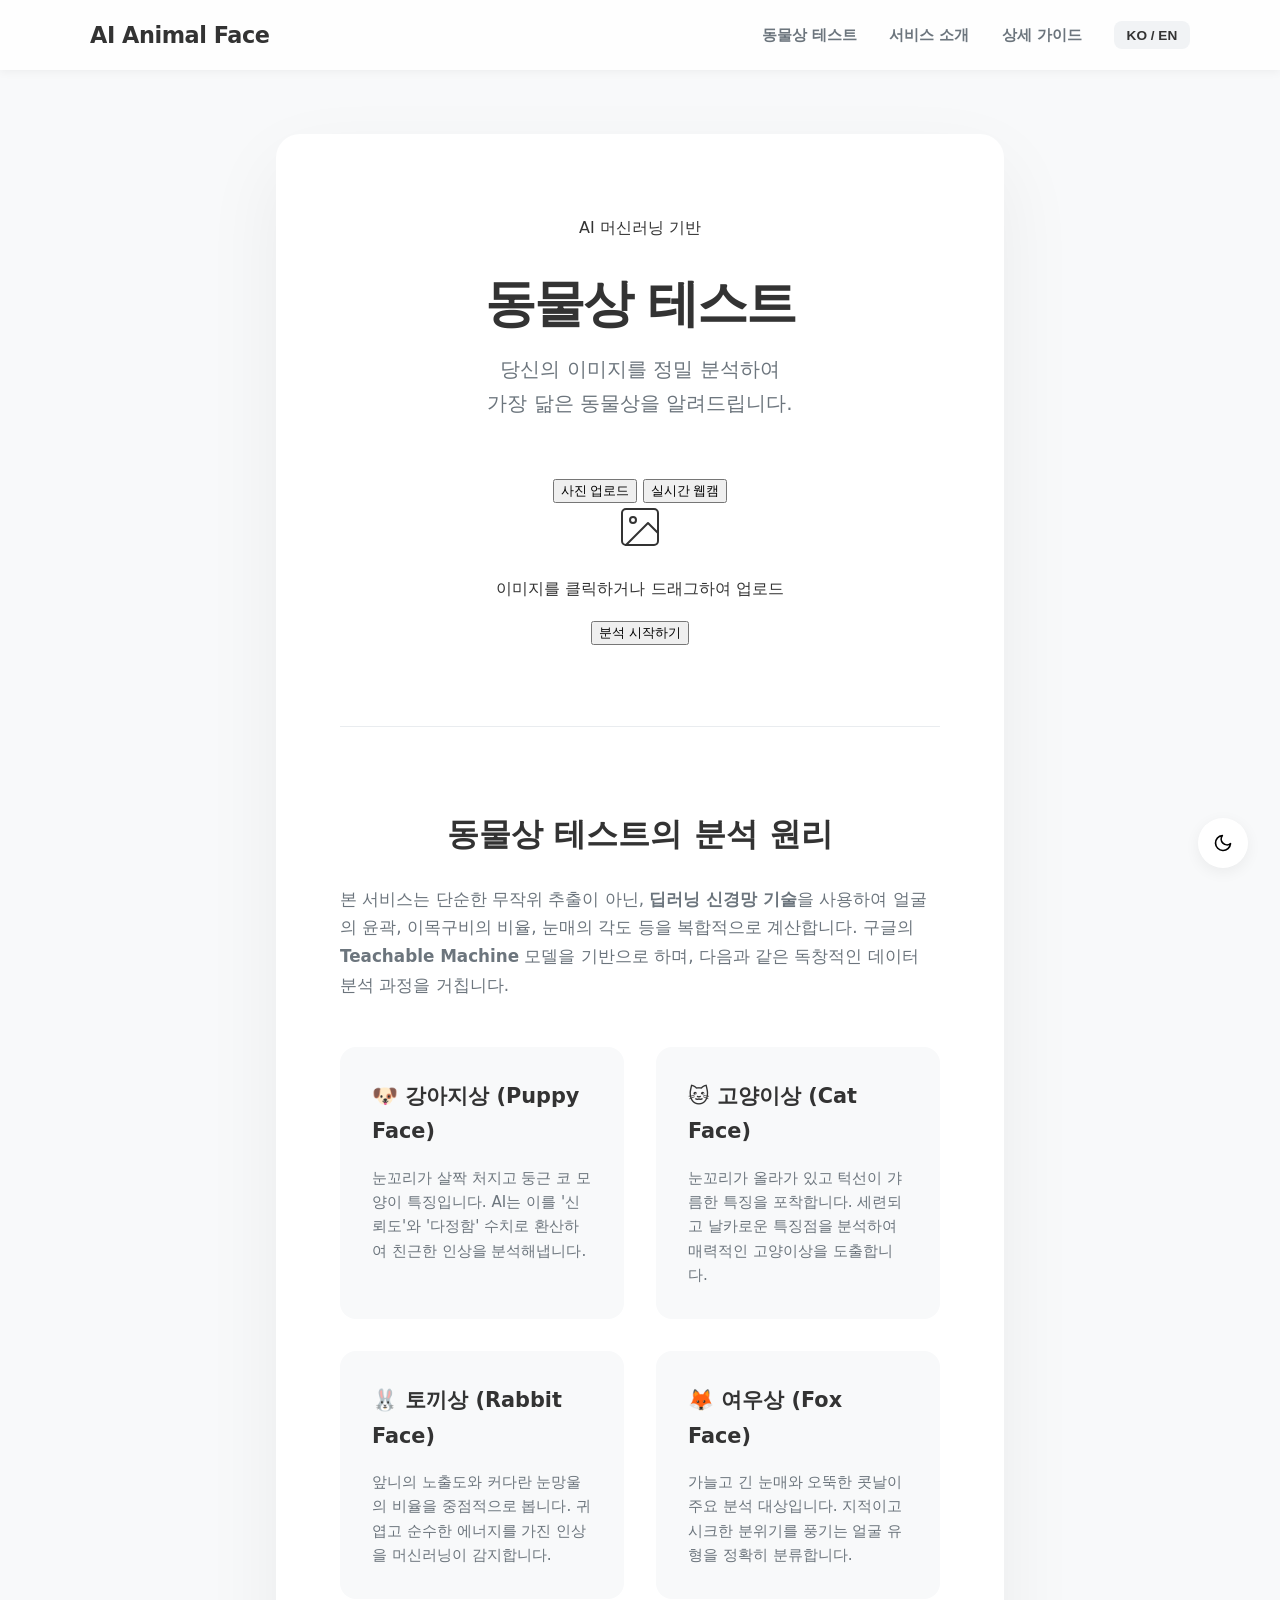
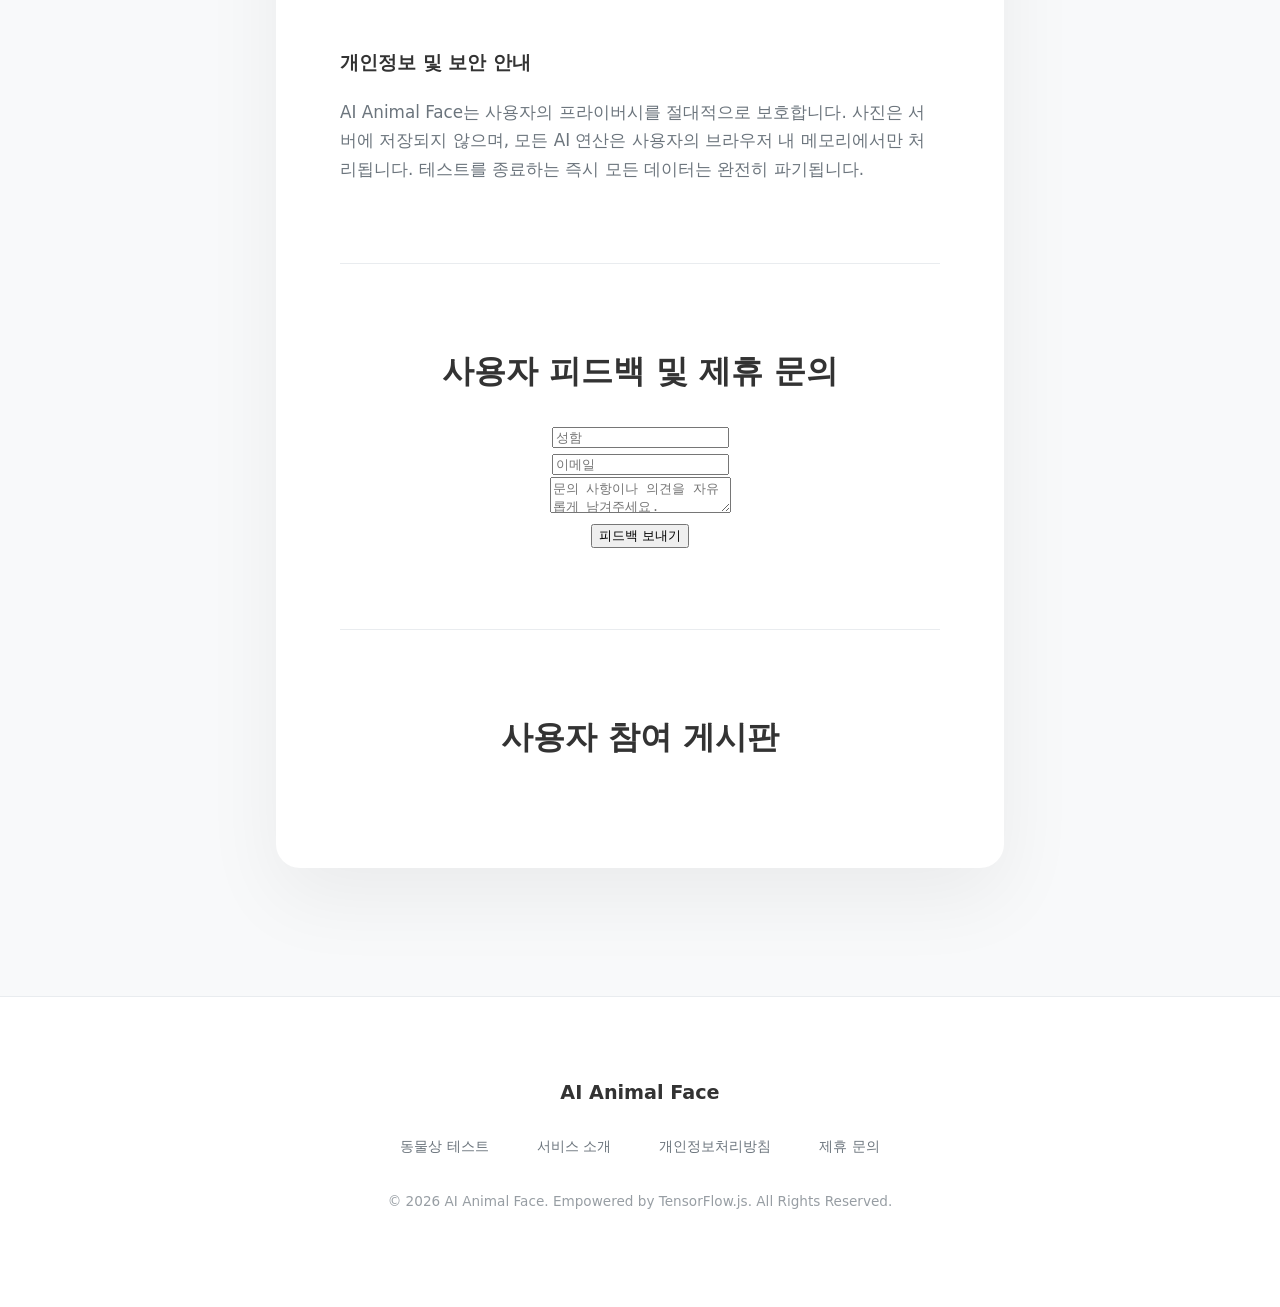
==== commit 11264bc3: "refactor: overhaul site structure with global Nav/Footer and high-quality content" ====
--- a/index.html
+++ b/index.html
@@ -3,24 +3,14 @@
 <head>
     <meta charset="UTF-8">
     <meta name="viewport" content="width=device-width, initial-scale=1.0">
-    <!-- SEO: Meaningful Title -->
-    <title>인공지능 동물상 테스트 - 사진으로 보는 나의 닮은 동물 | AI Animal Face</title>
-    <!-- SEO: Description -->
-    <meta name="description" content="AI 인공지능 기술이 당신의 얼굴을 분석하여 가장 닮은 동물상을 찾아드립니다. 강아지상, 고양이상, 토끼상, 여우상 등 다양한 동물상 테스트를 사진 업로드와 실시간 웹캠으로 즐겨보세요.">
-    <!-- SEO: Keywords -->
-    <meta name="keywords" content="동물상 테스트, AI 동물상, 인공지능 테스트, 나랑 닮은 동물, 웹캠 동물상, 사진 분석, 강아지상, 고양이상, 토끼상, 여우상">
+    <title>인공지능 동물상 테스트 - 나를 닮은 동물을 찾는 AI 분석 | AI Animal Face</title>
+    <meta name="description" content="수만 장의 데이터를 학습한 AI가 당신의 얼굴 특징을 정밀 분석합니다. 강아지상, 고양이상, 토끼상 등 나만의 독특한 동물상을 실시간 웹캠과 사진 업로드로 확인해보세요.">
+    <meta name="keywords" content="동물상 테스트, 인공지능 분석, AI 관상, 닮은 동물 찾기, 머신러닝 테스트, 강아지상 얼굴, 고양이상 분석">
     
-    <!-- Open Graph for Social Media -->
-    <meta property="og:type" content="website">
-    <meta property="og:title" content="인공지능 동물상 테스트 - AI Animal Face">
-    <meta property="og:description" content="AI가 알려주는 나의 닮은 동물상! 지금 바로 사진 한 장으로 테스트해보세요.">
-    <meta property="og:url" content="https://leejaehunee.github.io/product-builder-lecture/">
-
-    <script async src="https://pagead2.googlesyndication.com/pagead/js/adsbygoogle.js?client=ca-pub-9075545139899458"
-     crossorigin="anonymous"></script>
+    <script async src="https://pagead2.googlesyndication.com/pagead/js/adsbygoogle.js?client=ca-pub-9075545139899458" crossorigin="anonymous"></script>
     <link rel="stylesheet" href="style.css">
     <link rel="stylesheet" as="style" crossorigin href="https://cdn.jsdelivr.net/gh/orioncactus/pretendard@v1.3.9/dist/web/static/pretendard.min.css" />
-    <link href="https://fonts.googleapis.com/css2?family=Poppins:wght@400;600;700&display=swap" rel="stylesheet">
+    <link href="https://fonts.googleapis.com/css2?family=Poppins:wght@400;600;800&display=swap" rel="stylesheet">
     <script src="https://cdn.jsdelivr.net/npm/@tensorflow/tfjs@latest/dist/tf.min.js"></script>
     <script src="https://cdn.jsdelivr.net/npm/@teachablemachine/image@latest/dist/teachablemachine-image.min.js"></script>
 </head>
@@ -29,22 +19,19 @@
         <div class="nav-content">
             <a href="index.html" class="nav-logo">AI Animal Face</a>
             <ul class="nav-links">
-                <li><a href="index.html#test-area">테스트</a></li>
-                <li><a href="about.html">사이트 소개</a></li>
-                <li><a href="index.html#contact-section">문의</a></li>
+                <li><a href="index.html#test-area">동물상 테스트</a></li>
+                <li><a href="about.html">서비스 소개</a></li>
+                <li><a href="#info-section">상세 가이드</a></li>
+                <li><button class="lang-switch" onclick="toggleLang()">KO / EN</button></li>
             </ul>
         </div>
     </nav>
 
     <main class="container">
-        <button id="theme-toggle" aria-label="Toggle dark mode">
-            <svg id="moon-icon" xmlns="http://www.w3.org/2000/svg" width="20" height="20" viewBox="0 0 24 24" fill="none" stroke="currentColor" stroke-width="2" stroke-linecap="round" stroke-linejoin="round"><path d="M21 12.79A9 9 0 1 1 11.21 3 7 7 0 0 0 21 12.79z"></path></svg>
-            <svg id="sun-icon" style="display:none;" xmlns="http://www.w3.org/2000/svg" width="20" height="20" viewBox="0 0 24 24" fill="none" stroke="currentColor" stroke-width="2" stroke-linecap="round" stroke-linejoin="round"><circle cx="12" cy="12" r="5"></circle><line x1="12" y1="1" x2="12" y2="3"></line><line x1="12" y1="21" x2="12" y2="23"></line><line x1="4.22" y1="4.22" x2="5.64" y2="5.64"></line><line x1="18.36" y1="18.36" x2="19.78" y2="19.78"></line><line x1="1" y1="12" x2="3" y2="12"></line><line x1="21" y1="12" x2="23" y2="12"></line><line x1="4.22" y1="19.78" x2="5.64" y2="18.36"></line><line x1="18.36" y1="5.64" x2="19.78" y2="4.22"></line></svg>
-        </button>
-        
         <header id="test-area">
+            <span class="badge">AI 머신러닝 기반</span>
             <h1>동물상 테스트</h1>
-            <p class="subtitle">최신 AI 기술로 분석하는 나의 얼굴</p>
+            <p class="subtitle">당신의 이미지를 정밀 분석하여<br>가장 닮은 동물상을 알려드립니다.</p>
         </header>
 
         <div class="test-mode-toggle">
@@ -54,14 +41,14 @@
 
         <section id="upload-section" class="test-section">
             <div id="image-container">
-                <img id="face-image" src="" alt="user face image" style="display:none;" />
+                <img id="face-image" src="" alt="분석용 이미지" style="display:none;" />
                 <div id="upload-label">
                     <svg xmlns="http://www.w3.org/2000/svg" width="48" height="48" viewBox="0 0 24 24" fill="none" stroke="currentColor" stroke-width="1" stroke-linecap="round" stroke-linejoin="round"><rect x="3" y="3" width="18" height="18" rx="2" ry="2"></rect><circle cx="8.5" cy="8.5" r="1.5"></circle><polyline points="21 15 16 10 5 21"></polyline></svg>
-                    <p>사진을 올리거나 눌러주세요</p>
+                    <p>이미지를 클릭하거나 드래그하여 업로드</p>
                 </div>
             </div>
             <input type="file" id="image-upload" accept="image/*" style="display:none;" />
-            <button id="predict-btn" class="main-btn">AI 분석 시작하기</button>
+            <button id="predict-btn" class="main-btn">분석 시작하기</button>
         </section>
 
         <section id="webcam-section" class="test-section" style="display:none;">
@@ -76,57 +63,56 @@
         <hr class="divider">
 
         <section id="info-section" class="content-text-section">
-            <h2>나의 닮은 동물상은 무엇일까요?</h2>
+            <h2 class="section-title">동물상 테스트의 분석 원리</h2>
             <div class="info-content">
-                <p><strong>AI Animal Face</strong>는 고도화된 머신러닝 모델을 사용하여 당신의 얼굴 이미지에서 특징을 추출합니다. 수만 장의 데이터를 학습한 결과로 여러분의 인상에 가장 가까운 동물을 매칭해 드립니다.</p>
+                <p>본 서비스는 단순한 무작위 추출이 아닌, <strong>딥러닝 신경망 기술</strong>을 사용하여 얼굴의 윤곽, 이목구비의 비율, 눈매의 각도 등을 복합적으로 계산합니다. 구글의 <strong>Teachable Machine</strong> 모델을 기반으로 하며, 다음과 같은 독창적인 데이터 분석 과정을 거칩니다.</p>
                 
                 <div class="info-grid">
                     <div class="info-card">
-                        <h3>🐶 강아지상</h3>
-                        <p>선한 눈망울과 부드러운 분위기가 특징입니다. 활기차고 다정한 느낌을 주며 주변 사람들에게 친근감을 주는 매력적인 얼굴형입니다.</p>
+                        <h3>🐶 강아지상 (Puppy Face)</h3>
+                        <p>눈꼬리가 살짝 처지고 둥근 코 모양이 특징입니다. AI는 이를 '신뢰도'와 '다정함' 수치로 환산하여 친근한 인상을 분석해냅니다.</p>
                     </div>
                     <div class="info-card">
-                        <h3>🐱 고양이상</h3>
-                        <p>눈매가 또렷하고 세련된 느낌을 줍니다. 도도하고 지적인 분위기를 풍기며, 신비롭고 매혹적인 매력을 가진 얼굴형입니다.</p>
+                        <h3>🐱 고양이상 (Cat Face)</h3>
+                        <p>눈꼬리가 올라가 있고 턱선이 갸름한 특징을 포착합니다. 세련되고 날카로운 특징점을 분석하여 매력적인 고양이상을 도출합니다.</p>
                     </div>
                     <div class="info-card">
-                        <h3>🐰 토끼상</h3>
-                        <p>맑고 큰 눈과 귀여운 이미지가 특징입니다. 밝고 순수한 에너지를 내뿜으며, 보는 이로 하여금 보호본능을 일으키는 인상입니다.</p>
+                        <h3>🐰 토끼상 (Rabbit Face)</h3>
+                        <p>앞니의 노출도와 커다란 눈망울의 비율을 중점적으로 봅니다. 귀엽고 순수한 에너지를 가진 인상을 머신러닝이 감지합니다.</p>
                     </div>
                     <div class="info-card">
-                        <h3>🦊 여우상</h3>
-                        <p>날렵하고 지적인 눈매를 가졌습니다. 시크하면서도 개성 넘치는 매력이 있으며, 세련된 도시 남녀의 이미지를 연상시키는 스타일입니다.</p>
+                        <h3>🦊 여우상 (Fox Face)</h3>
+                        <p>가늘고 긴 눈매와 오뚝한 콧날이 주요 분석 대상입니다. 지적이고 시크한 분위기를 풍기는 얼굴 유형을 정확히 분류합니다.</p>
                     </div>
                 </div>
 
-                <h3>기술 정보 및 데이터 보안</h3>
-                <p>본 사이트는 사용자의 프라이버시를 최우선으로 생각합니다. <strong>TensorFlow.js</strong> 기반으로 분석이 기기 내에서만 이루어지므로, 사진 데이터가 외부 서버로 전송되거나 기록되지 않습니다.</p>
+                <h3>개인정보 및 보안 안내</h3>
+                <p>AI Animal Face는 사용자의 프라이버시를 절대적으로 보호합니다. 사진은 서버에 저장되지 않으며, 모든 AI 연산은 사용자의 브라우저 내 메모리에서만 처리됩니다. 테스트를 종료하는 즉시 모든 데이터는 완전히 파기됩니다.</p>
             </div>
         </section>
 
         <hr class="divider">
 
         <section id="contact-section" class="contact-section">
-            <h2>제휴 및 서비스 문의</h2>
-            <p class="section-desc">비즈니스 문의나 개선 사항은 아래 폼으로 보내주세요.</p>
+            <h2 class="section-title">사용자 피드백 및 제휴 문의</h2>
             <form action="https://formspree.io/f/maqdlqzy" method="POST">
                 <div class="form-group">
-                    <input type="text" name="name" placeholder="이름" required>
+                    <input type="text" name="name" placeholder="성함" required>
                 </div>
                 <div class="form-group">
-                    <input type="email" name="email" placeholder="이메일 주소" required>
+                    <input type="email" name="email" placeholder="이메일" required>
                 </div>
                 <div class="form-group">
-                    <textarea name="message" placeholder="내용을 입력해주세요" required></textarea>
+                    <textarea name="message" placeholder="문의 사항이나 의견을 자유롭게 남겨주세요." required></textarea>
                 </div>
-                <button type="submit" class="submit-btn">메시지 보내기</button>
+                <button type="submit" class="submit-btn">피드백 보내기</button>
             </form>
         </section>
 
         <hr class="divider">
 
         <section class="comments-section">
-            <h3>사용자 후기</h3>
+            <h2 class="section-title">사용자 참여 게시판</h2>
             <div id="disqus_thread"></div>
             <script>
                 (function() {
@@ -141,15 +127,27 @@
 
     <footer class="site-footer">
         <div class="footer-content">
-            <p>&copy; 2026 AI Animal Face. All Rights Reserved.</p>
+            <a href="index.html" class="footer-logo">AI Animal Face</a>
             <div class="footer-links">
+                <a href="index.html">동물상 테스트</a>
+                <a href="about.html">서비스 소개</a>
                 <a href="privacy.html">개인정보처리방침</a>
-                <a href="about.html">사이트 소개</a>
-                <a href="index.html#contact-section">제휴 문의</a>
+                <a href="#contact-section">제휴 문의</a>
             </div>
+            <p class="copyright">&copy; 2026 AI Animal Face. Empowered by TensorFlow.js. All Rights Reserved.</p>
         </div>
     </footer>
 
+    <button id="theme-toggle" aria-label="Dark mode toggle">
+        <svg id="moon-icon" xmlns="http://www.w3.org/2000/svg" width="20" height="20" viewBox="0 0 24 24" fill="none" stroke="currentColor" stroke-width="2" stroke-linecap="round" stroke-linejoin="round"><path d="M21 12.79A9 9 0 1 1 11.21 3 7 7 0 0 0 21 12.79z"></path></svg>
+        <svg id="sun-icon" style="display:none;" xmlns="http://www.w3.org/2000/svg" width="20" height="20" viewBox="0 0 24 24" fill="none" stroke="currentColor" stroke-width="2" stroke-linecap="round" stroke-linejoin="round"><circle cx="12" cy="12" r="5"></circle><line x1="12" y1="1" x2="12" y2="3"></line><line x1="12" y1="21" x2="12" y2="23"></line><line x1="4.22" y1="4.22" x2="5.64" y2="5.64"></line><line x1="18.36" y1="18.36" x2="19.78" y2="19.78"></line><line x1="1" y1="12" x2="3" y2="12"></line><line x1="21" y1="12" x2="23" y2="12"></line><line x1="4.22" y1="19.78" x2="5.64" y2="18.36"></line><line x1="18.36" y1="5.64" x2="19.78" y2="4.22"></line></svg>
+    </button>
+
     <script src="main.js"></script>
+    <script>
+        function toggleLang() {
+            alert('English service will be updated soon! / 영어 서비스는 곧 업데이트될 예정입니다.');
+        }
+    </script>
 </body>
 </html>
--- a/style.css
+++ b/style.css
@@ -8,7 +8,7 @@
     --btn-bg: #f1f3f5;
     --accent-blue: #007bff;
     --progress-bg: #e9ecef;
-    --nav-height: 60px;
+    --nav-height: 70px;
 }
 
 body.dark-mode {
@@ -30,7 +30,7 @@
     padding-top: var(--nav-height);
     transition: background-color 0.3s ease, color 0.3s ease;
     -webkit-font-smoothing: antialiased;
-    line-height: 1.6;
+    line-height: 1.7;
 }
 
 /* Navbar */
@@ -40,303 +40,225 @@
     left: 0;
     width: 100%;
     height: var(--nav-height);
-    background-color: var(--white);
+    background-color: rgba(255, 255, 255, 0.8);
+    backdrop-filter: blur(10px);
+    -webkit-backdrop-filter: blur(10px);
     box-shadow: 0 1px 10px var(--shadow-color);
     z-index: 1000;
     display: flex;
     justify-content: center;
     align-items: center;
-    transition: background-color 0.3s ease;
+    transition: all 0.3s ease;
+}
+
+body.dark-mode .navbar {
+    background-color: rgba(18, 18, 18, 0.8);
 }
 
 .nav-content {
     width: 90%;
-    max-width: 1000px;
+    max-width: 1100px;
     display: flex;
     justify-content: space-between;
     align-items: center;
 }
 
 .nav-logo {
-    font-size: 1.25rem;
-    font-weight: 700;
-    color: var(--text-color);
-    text-decoration: none;
+    font-size: 1.4rem;
+    font-weight: 800;
+    color: var(--text-color);
+    text-decoration: none;
+    letter-spacing: -0.02em;
 }
 
 .nav-links {
     list-style: none;
     display: flex;
-    gap: 1.5rem;
+    gap: 2rem;
     margin: 0;
     padding: 0;
+    align-items: center;
 }
 
 .nav-links a {
     text-decoration: none;
     color: var(--secondary-color);
-    font-weight: 500;
+    font-weight: 600;
     font-size: 0.95rem;
     transition: color 0.2s ease;
 }
 
 .nav-links a:hover {
-    color: var(--text-color);
-}
-
-/* Container */
+    color: var(--accent-blue);
+}
+
+.lang-switch {
+    background-color: var(--btn-bg);
+    border: none;
+    padding: 0.4rem 0.8rem;
+    border-radius: 8px;
+    font-size: 0.85rem;
+    font-weight: 600;
+    cursor: pointer;
+    color: var(--text-color);
+}
+
+/* Container Refinement */
 .container {
     background-color: var(--white);
-    padding: 5rem 3rem;
-    border-radius: 20px;
-    box-shadow: 0 20px 60px var(--shadow-color);
+    padding: 5rem 4rem;
+    border-radius: 24px;
+    box-shadow: 0 30px 80px var(--shadow-color);
     text-align: center;
     max-width: 90%;
-    width: 500px;
+    width: 600px;
     position: relative;
-    margin: 3rem auto;
+    margin: 4rem auto;
 }
 
 h1 {
-    font-size: 2.8rem;
+    font-size: 3.2rem;
     font-weight: 800;
     color: var(--text-color);
-    margin-bottom: 0.5rem;
-    letter-spacing: -0.03em;
+    margin-bottom: 1rem;
+    letter-spacing: -0.04em;
+    line-height: 1.1;
+}
+
+.section-title {
+    font-size: 2rem;
+    font-weight: 700;
+    margin-top: 3rem;
+    margin-bottom: 1.5rem;
+    text-align: center;
 }
 
 .subtitle {
-    font-size: 1.1rem;
-    color: var(--secondary-color);
-    margin-bottom: 2.5rem;
+    font-size: 1.25rem;
+    color: var(--secondary-color);
+    margin-bottom: 3.5rem;
     font-weight: 400;
 }
 
-/* Mode Toggle */
-.test-mode-toggle {
-    display: inline-flex;
-    background-color: var(--btn-bg);
-    padding: 4px;
-    border-radius: 12px;
-    margin-bottom: 2.5rem;
-}
-
-.mode-btn {
-    border: none;
-    padding: 0.6rem 1.5rem;
-    border-radius: 9px;
-    font-size: 0.95rem;
-    font-weight: 600;
-    cursor: pointer;
-    background: transparent;
-    color: var(--secondary-color);
-    transition: all 0.2s ease;
-}
-
-.mode-btn.active {
-    background-color: var(--white);
-    color: var(--text-color);
-    box-shadow: 0 2px 8px rgba(0,0,0,0.05);
-}
-
-/* Upload & Webcam Section */
-#image-container, #webcam-container {
-    width: 100%;
-    height: 350px;
-    background-color: var(--background-color);
-    border-radius: 15px;
-    display: flex;
-    flex-direction: column;
-    justify-content: center;
-    align-items: center;
-    cursor: pointer;
-    overflow: hidden;
-    position: relative;
-    border: 2px dashed var(--progress-bg);
-    margin-bottom: 1.5rem;
-}
-
-#webcam-container { border: none; }
-#webcam-container canvas { width: 100% !important; height: 100% !important; object-fit: cover; border-radius: 15px; }
-
-#face-image { width: 100%; height: 100%; object-fit: cover; }
-#upload-label { text-align: center; color: var(--secondary-color); }
-#upload-label svg { margin-bottom: 1rem; opacity: 0.5; }
-
-.main-btn {
-    background-color: var(--text-color);
-    color: var(--white);
-    border: none;
-    padding: 1.1rem 2.8rem;
-    border-radius: 12px;
-    font-size: 1.1rem;
-    font-weight: 600;
-    cursor: pointer;
-    width: 100%;
-    transition: all 0.2s ease;
-}
-
-.main-btn:hover { transform: translateY(-2px); opacity: 0.9; }
-
-/* Result Bar */
-#result-section { margin-top: 3rem; text-align: left; }
-.result-bar-wrapper { margin-bottom: 1.2rem; }
-.label-text { display: flex; justify-content: space-between; margin-bottom: 0.5rem; font-weight: 600; font-size: 0.95rem; }
-.progress-bar-container { width: 100%; height: 12px; background-color: var(--progress-bg); border-radius: 6px; overflow: hidden; }
-.progress-bar { height: 100%; background-color: var(--accent-blue); border-radius: 6px; transition: width 0.3s ease; }
-
-/* Info Section (Content Booster) */
+/* Content Quality - Info Section */
 .content-text-section {
     text-align: left;
-    margin-top: 3rem;
-}
-
-.content-text-section h2 {
-    font-size: 1.8rem;
-    color: var(--text-color);
+    margin-top: 4rem;
+}
+
+.info-content p {
+    font-size: 1.05rem;
+    color: var(--secondary-color);
     margin-bottom: 1.5rem;
-    text-align: center;
 }
 
 .info-grid {
     display: grid;
     grid-template-columns: 1fr 1fr;
-    gap: 1.5rem;
-    margin: 2rem 0;
+    gap: 2rem;
+    margin: 3rem 0;
 }
 
 .info-card {
     background-color: var(--background-color);
-    padding: 1.5rem;
-    border-radius: 12px;
+    padding: 2rem;
+    border-radius: 16px;
+    transition: transform 0.3s ease;
+}
+
+.info-card:hover {
+    transform: translateY(-5px);
 }
 
 .info-card h3 {
     margin-top: 0;
-    font-size: 1.1rem;
-    color: var(--text-color);
+    font-size: 1.3rem;
+    color: var(--text-color);
+    margin-bottom: 1rem;
 }
 
 .info-card p {
-    font-size: 0.9rem;
+    font-size: 0.95rem;
     color: var(--secondary-color);
     margin-bottom: 0;
-}
-
-/* Footer */
+    line-height: 1.6;
+}
+
+/* Footer Enhanced */
 .site-footer {
     background-color: var(--white);
-    padding: 3rem 0;
-    margin-top: 5rem;
+    padding: 5rem 0;
+    margin-top: 8rem;
     border-top: 1px solid var(--progress-bg);
     text-align: center;
     transition: background-color 0.3s ease;
 }
 
 .footer-content {
-    max-width: 1000px;
+    max-width: 1100px;
     margin: 0 auto;
-}
-
-.footer-content p {
-    color: var(--secondary-color);
+    width: 90%;
+}
+
+.footer-logo {
+    font-size: 1.2rem;
+    font-weight: 700;
+    margin-bottom: 1.5rem;
+    display: block;
+    color: var(--text-color);
+    text-decoration: none;
+}
+
+.footer-links {
+    display: flex;
+    justify-content: center;
+    gap: 3rem;
+    margin-bottom: 2rem;
+    flex-wrap: wrap;
+}
+
+.footer-links a {
+    color: var(--secondary-color);
+    text-decoration: none;
     font-size: 0.9rem;
-    margin-bottom: 1rem;
-}
-
-.footer-links {
-    display: flex;
-    justify-content: center;
-    gap: 2rem;
-}
-
-.footer-links a {
-    color: var(--secondary-color);
-    text-decoration: none;
+    font-weight: 500;
+    transition: color 0.2s ease;
+}
+
+.footer-links a:hover {
+    color: var(--text-color);
+}
+
+.copyright {
+    color: var(--secondary-color);
     font-size: 0.85rem;
-}
-
-.footer-links a:hover { color: var(--text-color); }
-
-/* Modal */
-.modal {
+    opacity: 0.7;
+}
+
+/* Utility */
+#theme-toggle {
     position: fixed;
-    top: 0; left: 0; width: 100%; height: 100%;
-    background-color: rgba(0,0,0,0.5);
-    z-index: 2000;
-    display: flex;
-    justify-content: center;
-    align-items: center;
-}
-
-.modal-content {
+    bottom: 2rem;
+    right: 2rem;
     background-color: var(--white);
-    padding: 2.5rem;
-    border-radius: 15px;
-    width: 90%;
-    max-width: 600px;
-    position: relative;
-    max-height: 80vh;
-    overflow-y: auto;
-}
-
-.close-btn {
-    position: absolute;
-    top: 1rem; right: 1.5rem;
-    font-size: 1.5rem;
-    cursor: pointer;
-}
-
-/* Theme Toggle */
-#theme-toggle {
-    position: absolute;
-    top: 1.5rem;
-    right: 1.5rem;
-    background-color: var(--btn-bg);
+    box-shadow: 0 4px 15px var(--shadow-color);
     border: none;
     border-radius: 50%;
-    width: 38px;
-    height: 38px;
+    width: 50px;
+    height: 50px;
     display: flex;
     justify-content: center;
     align-items: center;
     cursor: pointer;
-}
-
-.divider { border: none; border-top: 1px solid var(--progress-bg); margin: 4rem 0; }
-
-/* Standalone Page Styles */
-.policy-page, .about-page {
-    text-align: left;
-}
-
-.policy-page h1, .about-page h1 {
-    text-align: center;
-    margin-bottom: 3rem;
-}
-
-.policy-content h3, .about-content h3 {
-    font-size: 1.3rem;
-    margin-top: 2rem;
-    color: var(--text-color);
-}
-
-.policy-content p, .about-content p {
-    font-size: 1rem;
-    color: var(--secondary-color);
-    margin-bottom: 1rem;
-}
-
-.about-content ul {
-    color: var(--secondary-color);
-    padding-left: 1.2rem;
-}
-
-.about-content li {
-    margin-bottom: 0.5rem;
-}
-
-@media (max-width: 600px) {
+    z-index: 999;
+}
+
+.divider { border: none; border-top: 1px solid var(--progress-bg); margin: 5rem 0; }
+
+@media (max-width: 768px) {
+    .container { padding: 3rem 2rem; }
+    h1 { font-size: 2.4rem; }
     .info-grid { grid-template-columns: 1fr; }
-    .nav-links { display: none; }
-}
+    .nav-links { gap: 1rem; }
+    .nav-links a { font-size: 0.85rem; }
+}
